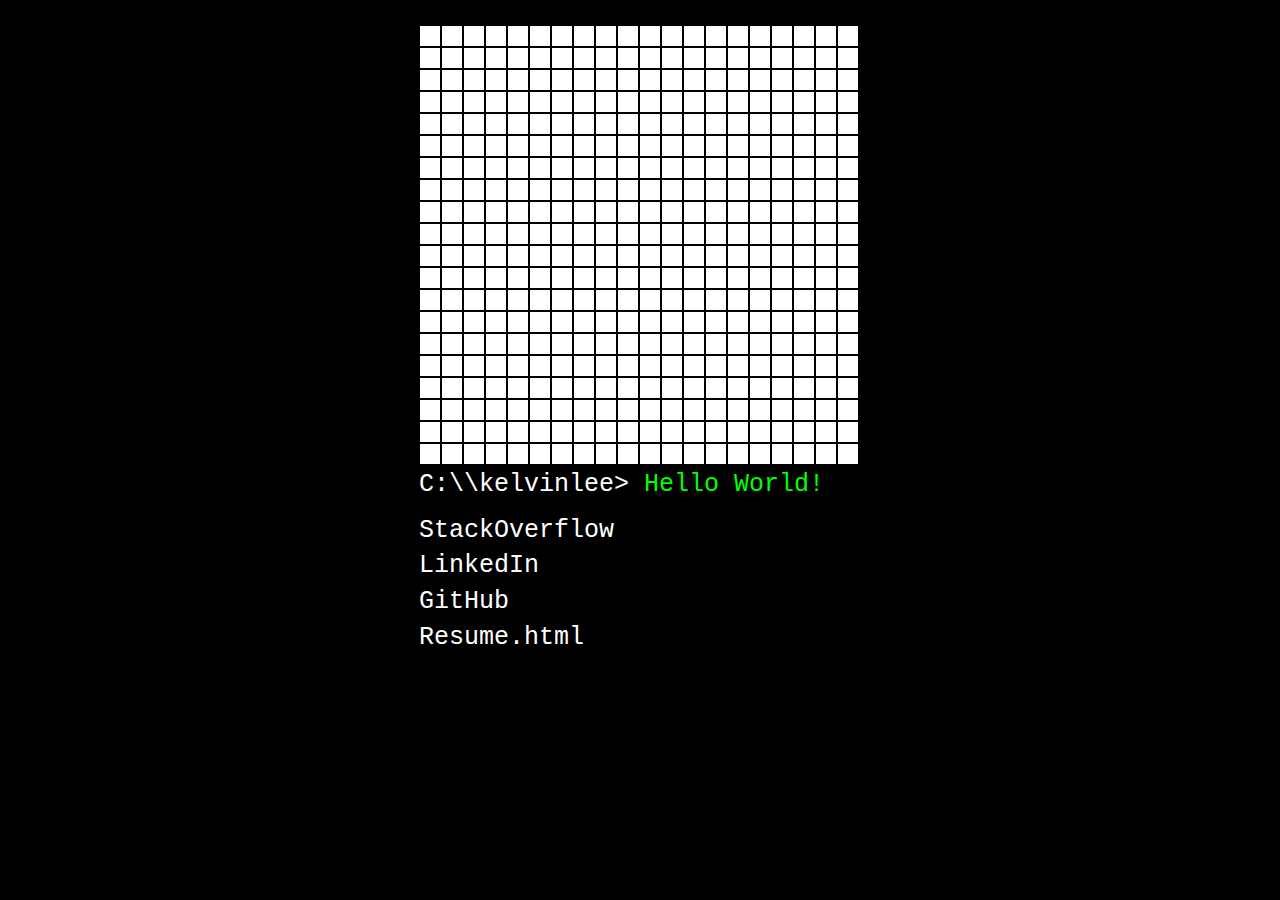
==== index.html @ ace77a60 "Enable `index.html` to navigate to `resume.html`." ====
<!DOCTYPE html>
<html>

<head>
    <meta charset="utf-8">
    <meta http-equiv="X-UA-Compatible" content="IE=edge">
    <meta name="viewport" content="width=device-width, initial-scale=1">
    <!-- The above 3 meta tags *must* come first in the head; -->
    <!-- any other head content must come *after* these tags  -->
    <title> Kelvin Lee </title>
    <!-- Bootstrap -->
    <link href="./css/bootstrap.min.css" rel="stylesheet">
    <!-- HTML5 shim and Respond.js for IE8 support of HTML5 elements and media queries -->
    <!-- WARNING: Respond.js doesn't work if you view the page via file:// -->
    <!--[if lt IE 9]> 
	<script src="https://oss.maxcdn.com/html5shiv/3.7.2/html5shiv.min.js"></script>
	<script src="https://oss.maxcdn.com/respond/1.4.2/respond.min.js"></script>
    <![endif]-->
    <link rel = "stylesheet" href = "./css/index.css"></link>
    
</head>

<body>

    <div id = "bigbox">
    <!-- *Many* divs of class .mypx will be appended here via index.js -->
    </div>
    <div id = "hello" style = "font-family: Courier; font-size: 25px;"> <p> <span style = "color: white">C:\\kelvinlee></span><span style = "color: lime"> Hello World!</span> </p> 
    </div>
    <div id = "mylinks"> 
        <div>
            <a id = "SOhover" href = "http://stackoverflow.com/users/5455994/kelvin-lee?tab=profile">StackOverflow</a>
	</div>
	<div>
	    <a id = "LIhover" href = "https://www.linkedin.com/in/kelvinklee93"> LinkedIn </a>
	</div>
	<div>
	    <a href = "http://github.com/kelvin-lee" id = "GHhover"> GitHub </a>
	</div>
	<div>
	    <a href = "./resume.html" id = "resumehover"> Resume.html </a>
	</div>
    </div>

    <!-- jQuery (necessary for Bootstrap's JavaScript plugins) -->
    <script src = "https://ajax.googleapis.com/ajax/libs/jquery/1.11.3/jquery.min.js">
    </script>
    <!-- Include all compiled plugins (below), or include individual files as needed -->
    <script src="./js/bootstrap.min.js"></script>
    <script src="./jquery-color/jquery.color.js"></script>
    <script src="./jquery-color/jquery.color.svg-names.js"></script>
    <script src="./js/index.js"></script>
</body>

</html>
---- css/index.css ----
html {
  background-color: #000000;
  height: 80%;
  margin: 0px auto;
  width: 80%; }
  html body {
    background-color: #000000;
    margin: 0px auto;
    max-width: 90%;
    padding: 25px; }

.mypx {
  color: #FFFFFF;
  margin: 1px;
  background-color: #FFFFFF;
  float: left; }

#bigbox {
  background-color: #000000;
  margin: 0px auto; }

#mylinks a {
  color: white;
  font-family: Courier;
  font-size: 25px;
  display: inline-block; }

body > div {
  margin: 0px auto; }

/*# sourceMappingURL=index.css.map */
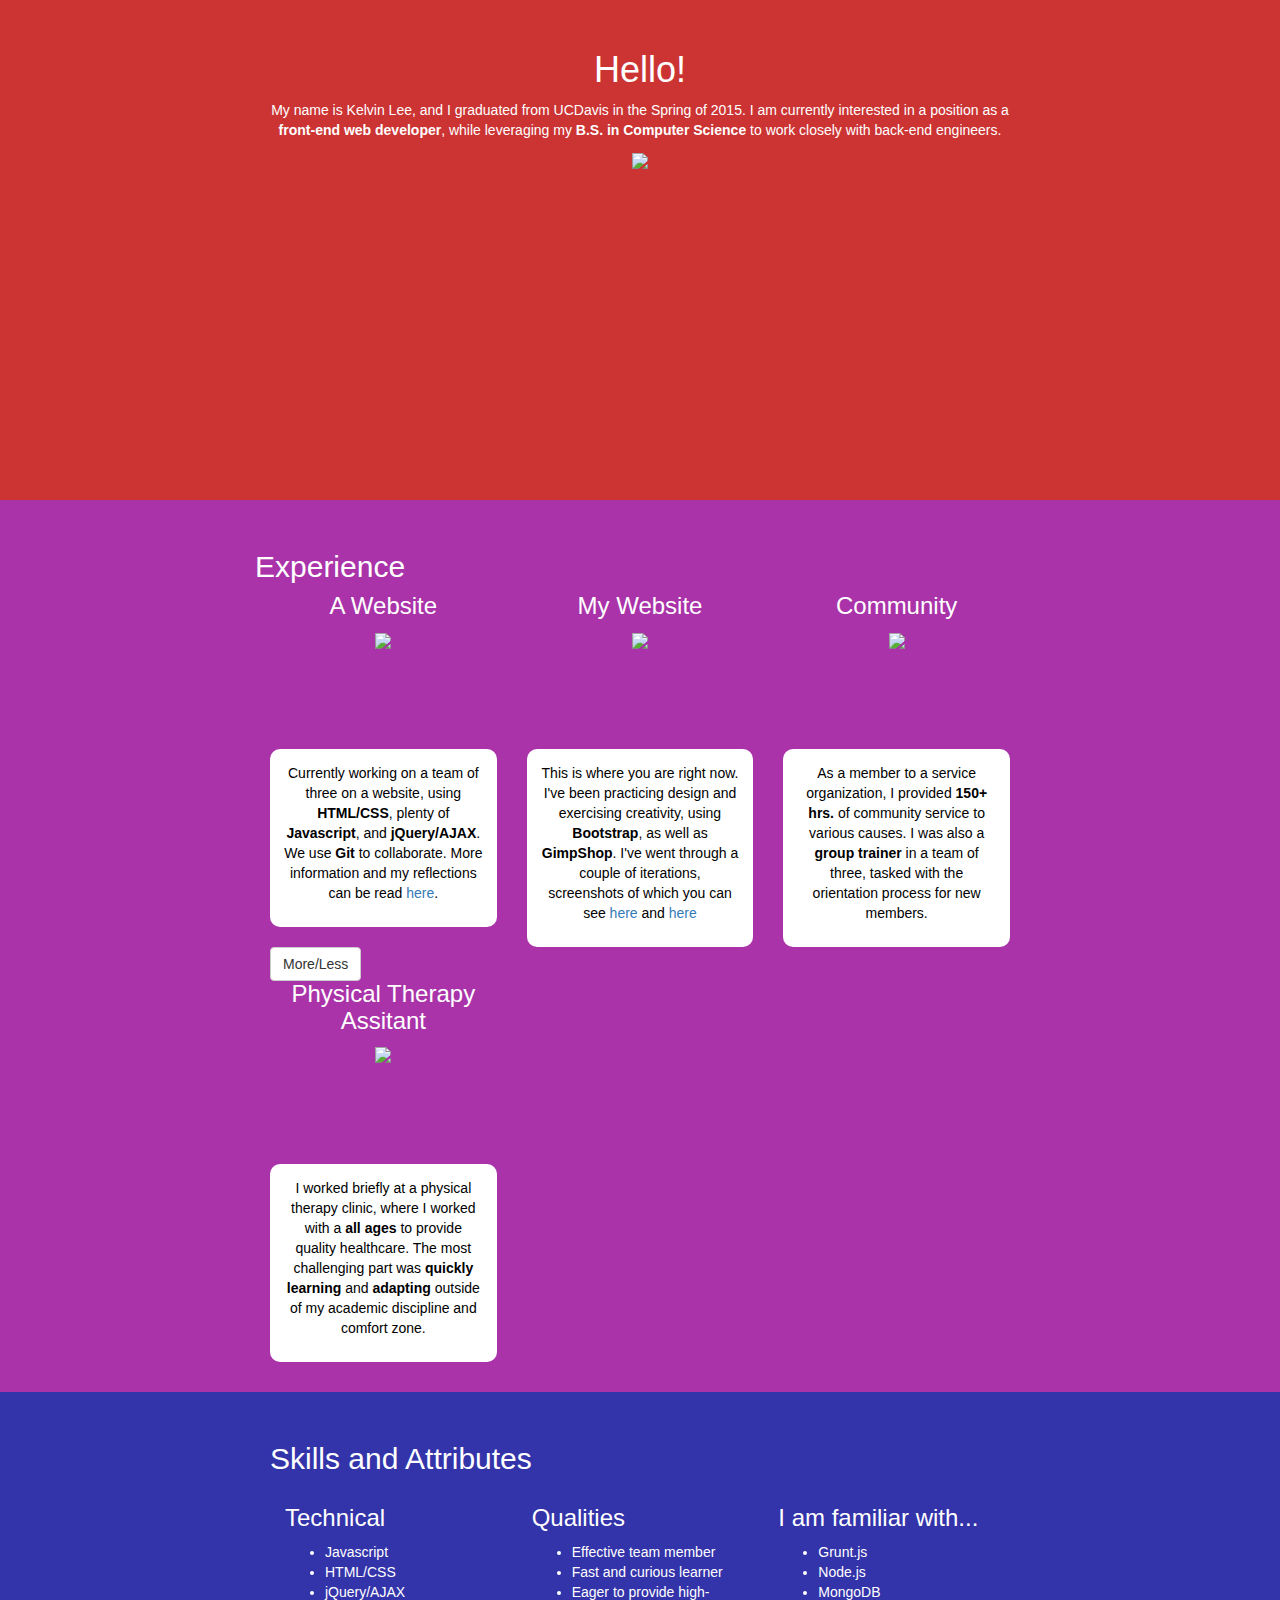
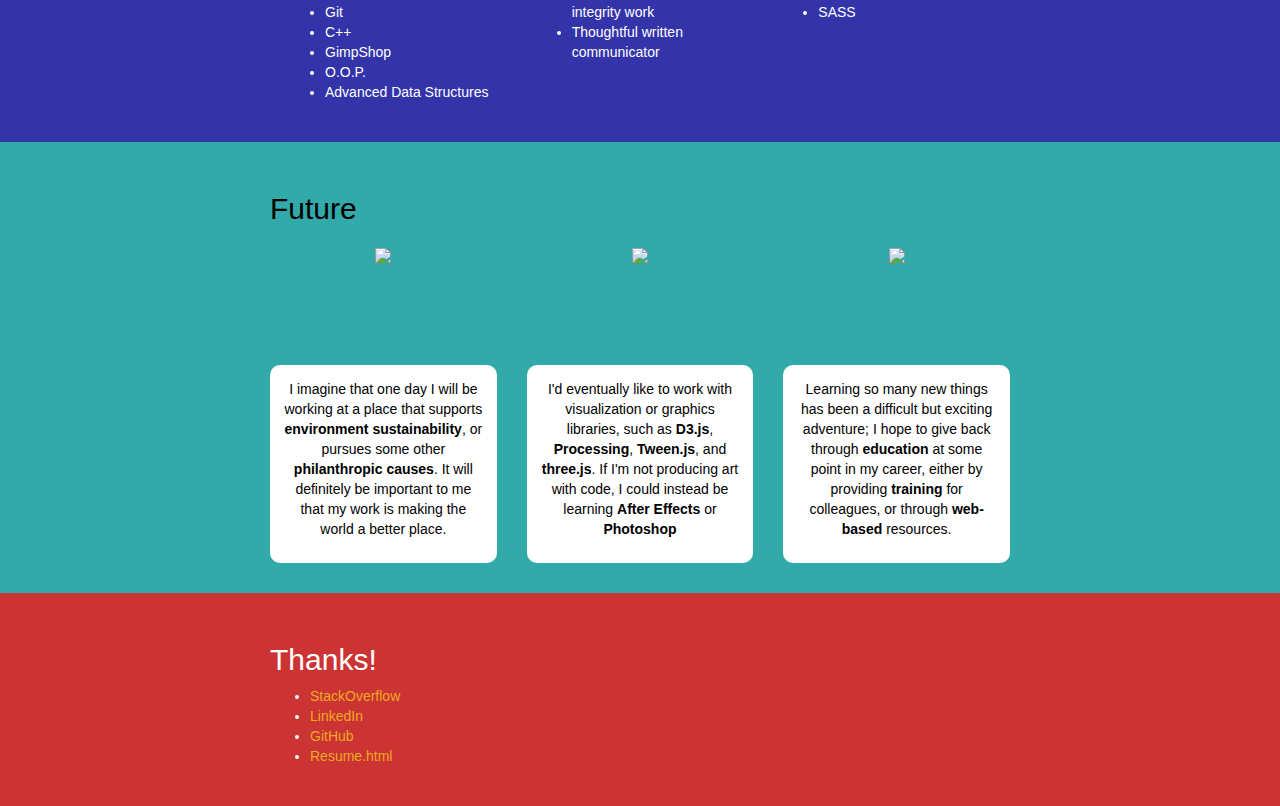
==== commit 6edd1ab6: "Rename appendix.html to index.html" ====
--- a/index.html
+++ b/index.html
@@ -2,54 +2,171 @@
 <html>
 
 <head>
-    <meta charset="utf-8">
-    <meta http-equiv="X-UA-Compatible" content="IE=edge">
-    <meta name="viewport" content="width=device-width, initial-scale=1">
-    <!-- The above 3 meta tags *must* come first in the head; -->
-    <!-- any other head content must come *after* these tags  -->
-    <title> Kelvin Lee </title>
-    <!-- Bootstrap -->
-    <link href="./css/bootstrap.min.css" rel="stylesheet">
-    <!-- HTML5 shim and Respond.js for IE8 support of HTML5 elements and media queries -->
-    <!-- WARNING: Respond.js doesn't work if you view the page via file:// -->
-    <!--[if lt IE 9]> 
-	<script src="https://oss.maxcdn.com/html5shiv/3.7.2/html5shiv.min.js"></script>
-	<script src="https://oss.maxcdn.com/respond/1.4.2/respond.min.js"></script>
-    <![endif]-->
-    <link rel = "stylesheet" href = "./css/index.css"></link>
-    
+  <meta charset="utf-8">
+  <meta http-equiv="X-UA-Compatible" content="IE=edge">
+  <meta name="viewport" content="width=device-width, initial-scale=1">
+  <!-- The above 3 meta tags *must* come first in the head; -->
+  <!-- any other head content must come *after* these tags  -->
+  <title> Kelvin Lee </title>
+  <!-- Bootstrap -->
+  <link href="./css/bootstrap.min.css" rel="stylesheet">
+  <!-- HTML5 shim and Respond.js for IE8 support of HTML5 elements and media queries -->
+  <!-- WARNING: Respond.js doesn't work if you view the page via file:// -->
+  <!--[if lt IE 9]> 
+    <script src="https://oss.maxcdn.com/html5shiv/3.7.2/html5shiv.min.js"></script>
+    <script src="https://oss.maxcdn.com/respond/1.4.2/respond.min.js"></script>
+  <![endif]-->
+  <link rel = "stylesheet" href = "./css/appendix.css"></link>
 </head>
 
 <body>
 
-    <div id = "bigbox">
-    <!-- *Many* divs of class .mypx will be appended here via index.js -->
+  <div id="intro">
+    <div class="wrap container">
+      <div class="row">
+        <h1>Hello!</h1>
+        <p> My name is Kelvin Lee, and I graduated from UCDavis in the Spring of 2015. I am currently interested in a position as a <b>front-end web developer</b>, while leveraging my <b>B.S. in Computer Science</b> to work closely with back-end engineers.</p>
+	<img src="./images/me.png">
+      </div>
     </div>
-    <div id = "hello" style = "font-family: Courier; font-size: 25px;"> <p> <span style = "color: white">C:\\kelvinlee></span><span style = "color: lime"> Hello World!</span> </p> 
+  </div>
+ 
+  <div id="experiences">
+    <div class="wrap container">
+      <div class="row">
+      <h2>Experience</h2>
+      
+        <div id="experience1" class="col-md-4 experience module">
+          <h3>A Website</h3>
+          <div id="experience1-graphic" class="graphic"><img src="./images/webpage.png"></div>
+          <div id="experience1-description" class="description">
+            <p>Currently working on a team of three on a website, using <b>HTML/CSS</b>, plenty of <b>Javascript</b>, and <b>jQuery/AJAX</b>. We use <b>Git</b> to collaborate. More information and my reflections can be read <a href="link">here</a>.</p>
+          </div>
+        </div>
+
+        <div id="experience2" class="col-md-4 experience module">
+          <h3>My Website</h3>
+          <div id="experience2-graphic" class="graphic"><img src="./images/glasses2.png"></div>
+          <div id="experience2-description" class="description">
+            <p>This is where you are right now. I've been practicing design and exercising creativity, using <b>Bootstrap</b>, as well as <b>GimpShop</b>. I've went through a couple of iterations, screenshots of which you can see <a href="link">here</a> and <a href="link">here</a></p>
+          </div>
+        </div>
+
+        <div id="experience3" class="col-md-4 experience module">
+          <h3>Community</h3>
+          <div id="experience3-graphic" class="graphic"><img src="./images/hands.png"></div>
+          <div id="experience3-description" class="description">
+            <p>As a member to a service organization, I provided <b>150+ hrs.</b> of community service to various causes. I was also a <b>group trainer</b> in a team of three, tasked with the orientation process for new members.</p>
+          </div>
+        </div>
+
+      </div>
+      <div class="more-bar"><button type="button" class="btn btn-default">More/Less</button></div>
+      <div id="more-experiences" class="row">
+
+        <div id="experience5" class="col-md-4 experience module">
+          <h3>Physical Therapy Assitant</h3>
+          <div id="experience5-graphic" class="graphic"><img src="./images/therapy.png"></div>
+          <div id="experience5-description" class="description">
+            <p>I worked briefly at a physical therapy clinic, where I worked with a <b>all ages</b> to provide quality healthcare. The most challenging part was <b>quickly learning</b> and <b>adapting</b> outside of my academic discipline and comfort zone.</p>
+          </div>
+        </div>
+
+      </div>
+
     </div>
-    <div id = "mylinks"> 
-        <div>
-            <a id = "SOhover" href = "http://stackoverflow.com/users/5455994/kelvin-lee?tab=profile">StackOverflow</a>
-	</div>
-	<div>
-	    <a id = "LIhover" href = "https://www.linkedin.com/in/kelvinklee93"> LinkedIn </a>
-	</div>
-	<div>
-	    <a href = "http://github.com/kelvin-lee" id = "GHhover"> GitHub </a>
-	</div>
-	<div>
-	    <a href = "./resume.html" id = "resumehover"> Resume.html </a>
-	</div>
+  </div><!--experiences-->
+
+  <div id="skills">
+    <div class="wrap container">
+      <h2>Skills and Attributes</h2>
+
+      <div class="col-md-4">
+        <h3>Technical</h3>
+        <ul> 
+          <li>Javascript</li>
+          <li>HTML/CSS</li>
+          <li>jQuery/AJAX</li>
+          <li>Git</li>
+          <li>C++</li>
+          <li>GimpShop</li>
+          <li>O.O.P.</li>
+          <li>Advanced Data Structures</li>
+        </ul>
+      </div>
+      
+      <div class="col-md-4">
+        <h3>Qualities</h3>
+        <ul>
+          <li>Effective team member</li>
+          <li>Fast and curious learner</li>
+          <li>Eager to provide high-integrity work</li>
+          <li>Thoughtful written communicator</li>
+        </ul>
+      </div>
+      
+      <div class="col-md-4">
+        <h3>I am familiar with...</h3>
+        <ul>
+          <li>Grunt.js</li>
+          <li>Node.js</li>
+          <li>MongoDB</li>
+          <li>SASS</li>
+        </ul>
+      </div>
+
     </div>
+  </div><!--skills-->
 
-    <!-- jQuery (necessary for Bootstrap's JavaScript plugins) -->
-    <script src = "https://ajax.googleapis.com/ajax/libs/jquery/1.11.3/jquery.min.js">
-    </script>
-    <!-- Include all compiled plugins (below), or include individual files as needed -->
-    <script src="./js/bootstrap.min.js"></script>
-    <script src="./jquery-color/jquery.color.js"></script>
-    <script src="./jquery-color/jquery.color.svg-names.js"></script>
-    <script src="./js/index.js"></script>
+  <div id="goals"> 
+    <div class="wrap container">
+      <h2>Future</h2>
+      <div class="row">
+
+        <div id="goal1" class="col-md-4 goal module">
+          <div id="goal1-graphic" class="graphic"><img src="./images/tree.png"></div>
+          <div id="goal1-description" class="description"><p>I imagine that one day I will be working at a place that supports <b>environment sustainability</b>, or pursues some other <b>philanthropic causes</b>. It will definitely be important to me that my work is making the world a better place.</p></div>
+        </div>
+	
+        <div id="goal2" class="col-md-4 goal module">
+          <div id="goal2-graphic" class="graphic"><img src="./images/graph.png"></div>
+          <div id="goal2-description" class="description"><p>I'd eventually like to work with visualization or graphics libraries, such as <b>D3.js</b>, <b>Processing</b>, <b>Tween.js</b>, and <b>three.js</b>. If I'm not producing art with code, I could instead be learning <b>After Effects</b> or <b>Photoshop</b></p></div>
+        </div>
+
+        <div id="goal3" class="col-md-4 goal module">
+          <div id="goal3-graphic" class="graphic"><img src="./images/book.png"></div>
+          <div id="goal3-description" class="description"><p>Learning so many new things has been a difficult but exciting adventure; I hope to give back through <b>education</b> at some point in my career, either by providing <b>training</b> for colleagues, or through <b>web-based</b> resources.</p></div>
+        </div>
+
+      </div><!--row-->
+      <div class="more-bar"></div>
+
+    </div>
+  </div><!--goals-->
+
+  <div id="thanks">
+    <div class="wrap container">
+      <h2>Thanks!</h2>
+      <div id = "mylinks"> 
+        <ul>
+          <li><a id="SOhover" href = "http://stackoverflow.com/users/5455994/kelvin-lee?tab=profile">StackOverflow</a></li>
+          <li><a id="LIhover" href = "https://www.linkedin.com/in/kelvinklee93"> LinkedIn </a></li>
+          <li><a id="GHhover" href = "http://github.com/kelvin-lee" > GitHub </a></li>
+          <li><a id="resumehover" href = "./resume.html" > Resume.html </a></li>
+        </ul>
+      </div>
+    </div>
+  </div>
+
+
+</div><!--container-->
+<!-- jQuery (necessary for Bootstrap's JavaScript plugins) -->
+<script src = "https://ajax.googleapis.com/ajax/libs/jquery/1.11.3/jquery.min.js"></script>
+<!-- Include all compiled plugins (below), or include individual files as needed -->
+<script src="./js/bootstrap.min.js"></script>
+<script src="./jquery-color/jquery.color.js"></script>
+<script src="./jquery-color/jquery.color.svg-names.js"></script>
+<script src="./js/appendix.js"></script>
 </body>
 
 </html>
--- a/css/appendix.css
+++ b/css/appendix.css
@@ -0,0 +1,67 @@
+html, body {
+  background-color: #FFF;
+  color: #000;
+  font-family: sans-serif; }
+
+.wrap {
+  max-width: 800px;
+  margin: 0px auto;
+  padding: 30px; }
+
+#intro {
+  height: 500px;
+  background-color: #C33;
+  color: #FFF;
+  text-align: center; }
+  #intro img {
+    max-height: 50%;
+    max-width: 50%; }
+
+#experiences {
+  background-color: #A3A;
+  color: #FFF; }
+  #experiences .experience.module .description {
+    background-color: #FFF;
+    color: #000; }
+  #experiences .experience.module .graphic {
+    background-color: #A3A;
+    padding: 10px;
+    height: 130px;
+    width: 130px; }
+
+#skills {
+  background-color: #33A;
+  color: #FFF; }
+
+#goals {
+  background-color: #3AA; }
+  #goals .goal.module .description {
+    background-color: #FFF; }
+  #goals .goal.module .graphic {
+    padding: 10px;
+    height: 130px;
+    width: 130px; }
+
+#thanks {
+  background-color: #C33;
+  color: white; }
+  #thanks a:link {
+    color: #EA2; }
+
+.graphic {
+  text-align: center; }
+  .graphic img {
+    margin: 0px auto;
+    max-height: 110px;
+    max-width: 110px; }
+
+.description {
+  padding: 1em;
+  border-radius: 10px;
+  width: auto; }
+
+.module > * {
+  margin: 0px auto;
+  text-align: center; }
+
+/*# sourceMappingURL=appendix.css.map */
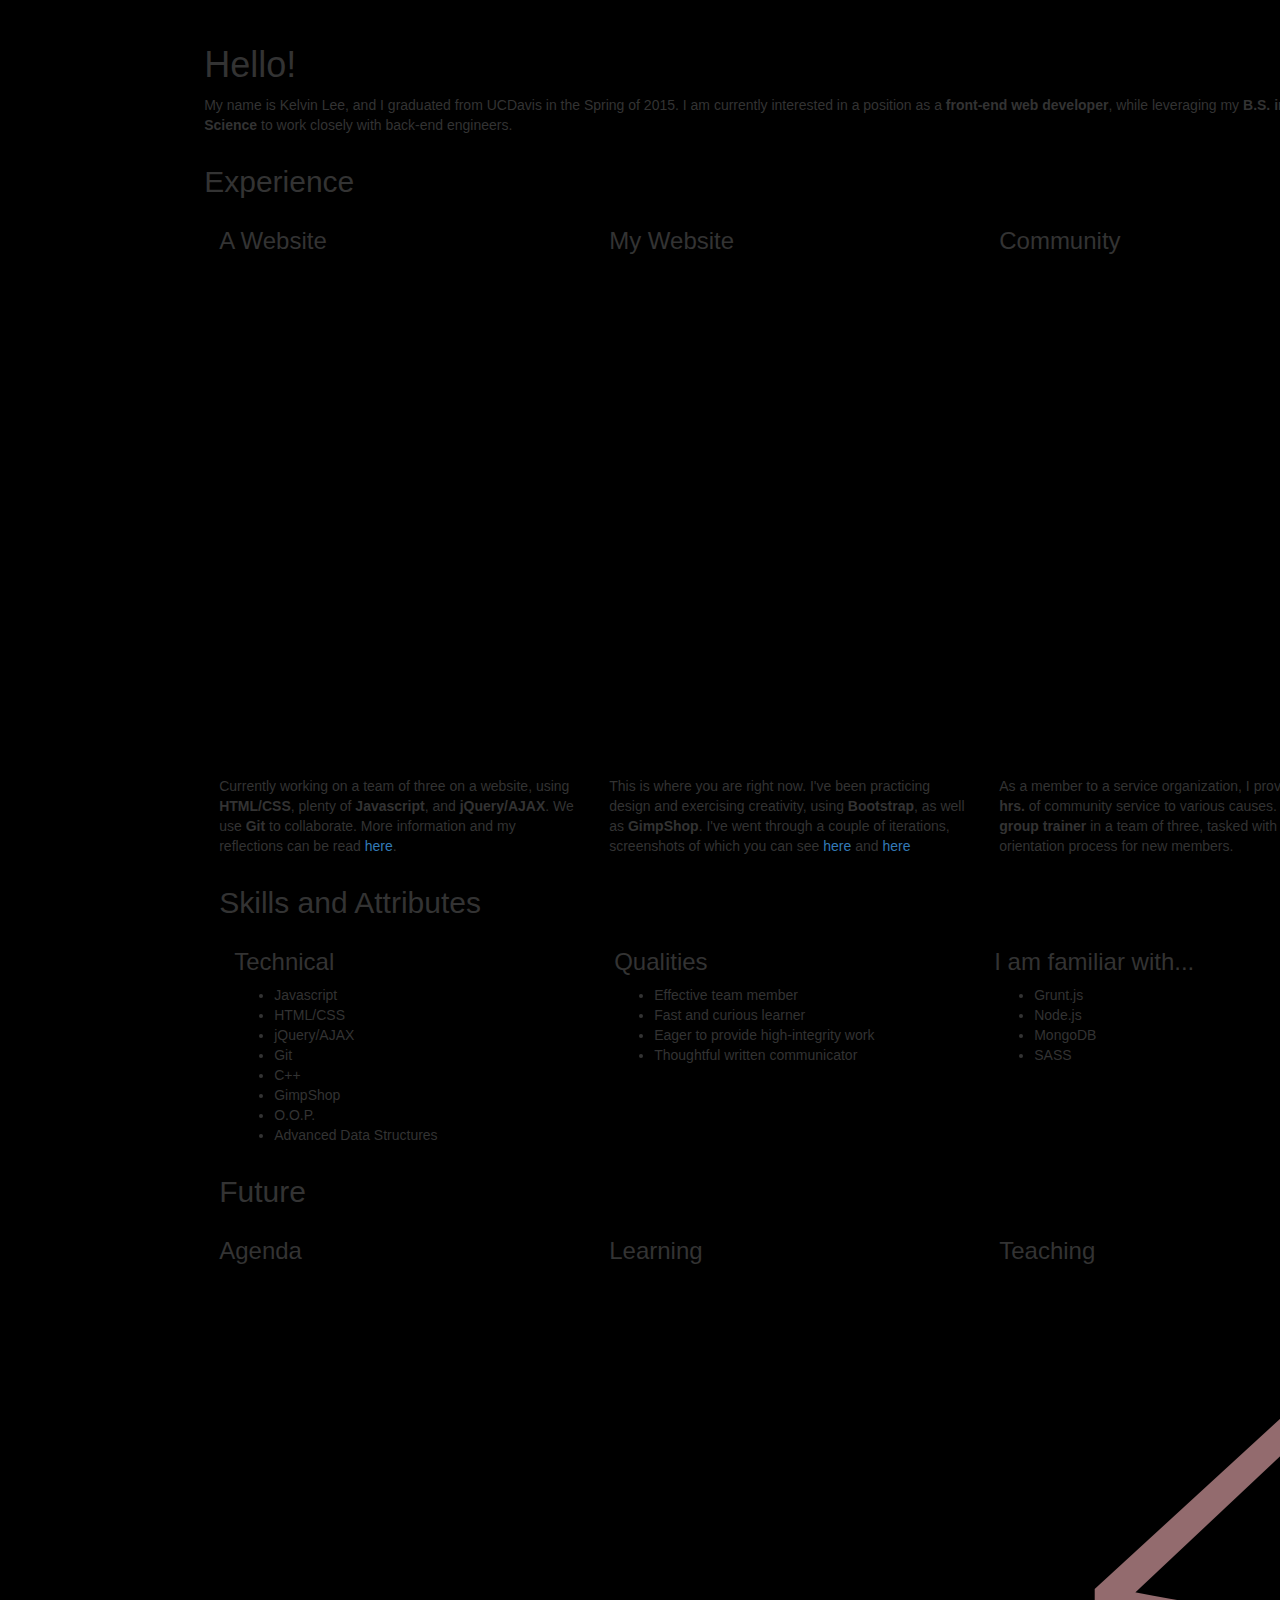
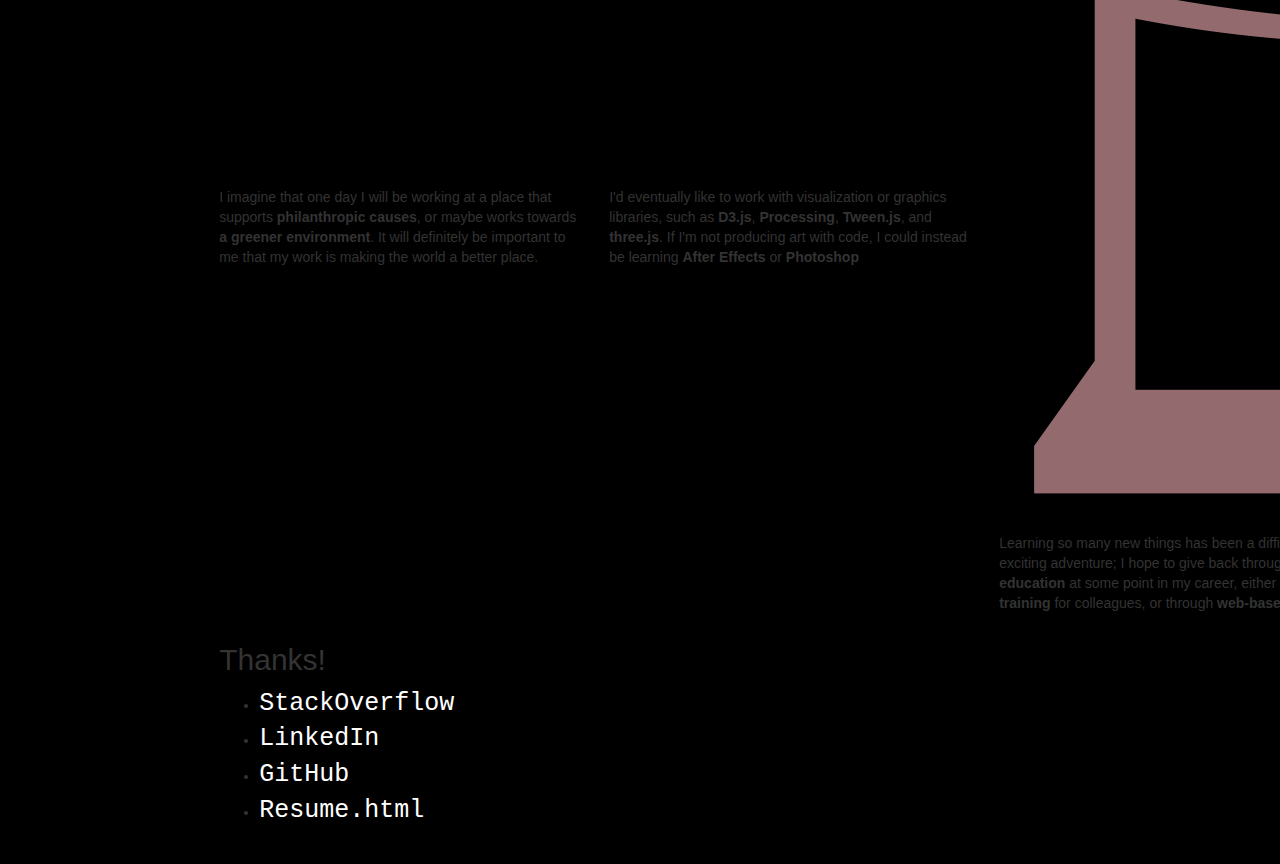
==== commit ef5dae45: "Uses new icons, uses white font, adds borders to `.module` class." ====
--- a/index.html
+++ b/index.html
@@ -16,7 +16,7 @@
     <script src="https://oss.maxcdn.com/html5shiv/3.7.2/html5shiv.min.js"></script>
     <script src="https://oss.maxcdn.com/respond/1.4.2/respond.min.js"></script>
   <![endif]-->
-  <link rel = "stylesheet" href = "./css/appendix.css"></link>
+  <link rel = "stylesheet" href = "./css/index.css"></link>
 </head>
 
 <body>
@@ -25,8 +25,9 @@
     <div class="wrap container">
       <div class="row">
         <h1>Hello!</h1>
-        <p> My name is Kelvin Lee, and I graduated from UCDavis in the Spring of 2015. I am currently interested in a position as a <b>front-end web developer</b>, while leveraging my <b>B.S. in Computer Science</b> to work closely with back-end engineers.</p>
-	<img src="./images/me.png">
+	<div class="description">
+          <p> My name is Kelvin Lee, and I graduated from UCDavis in the Spring of 2015. I am currently interested in a position as a <b>front-end web developer</b>, while leveraging my <b>B.S. in Computer Science</b> to work closely with back-end engineers.</p>
+        </div>
       </div>
     </div>
   </div>
@@ -36,37 +37,44 @@
       <div class="row">
       <h2>Experience</h2>
       
-        <div id="experience1" class="col-md-4 experience module">
+        <div id="experience1" class="col-md-4">
+	  <div class="experience module">
           <h3>A Website</h3>
-          <div id="experience1-graphic" class="graphic"><img src="./images/webpage.png"></div>
+          <div id="experience1-graphic" class="graphic"><img src="./images/computer.png"></div>
           <div id="experience1-description" class="description">
             <p>Currently working on a team of three on a website, using <b>HTML/CSS</b>, plenty of <b>Javascript</b>, and <b>jQuery/AJAX</b>. We use <b>Git</b> to collaborate. More information and my reflections can be read <a href="link">here</a>.</p>
           </div>
-        </div>
-
-        <div id="experience2" class="col-md-4 experience module">
+	  </div>
+        </div>
+
+        <div id="experience2" class="col-md-4">
+	  <div class="experience module">
           <h3>My Website</h3>
-          <div id="experience2-graphic" class="graphic"><img src="./images/glasses2.png"></div>
+          <div id="experience2-graphic" class="graphic"><img src="./images/profile.png"></div>
           <div id="experience2-description" class="description">
             <p>This is where you are right now. I've been practicing design and exercising creativity, using <b>Bootstrap</b>, as well as <b>GimpShop</b>. I've went through a couple of iterations, screenshots of which you can see <a href="link">here</a> and <a href="link">here</a></p>
           </div>
-        </div>
-
-        <div id="experience3" class="col-md-4 experience module">
+	  </div>
+        </div>
+
+        <div id="experience3" class="col-md-4">
+	  <div class="experience module">
           <h3>Community</h3>
-          <div id="experience3-graphic" class="graphic"><img src="./images/hands.png"></div>
+          <div id="experience3-graphic" class="graphic"><img src="./images/heart.png"></div>
           <div id="experience3-description" class="description">
             <p>As a member to a service organization, I provided <b>150+ hrs.</b> of community service to various causes. I was also a <b>group trainer</b> in a team of three, tasked with the orientation process for new members.</p>
           </div>
-        </div>
-
-      </div>
+	  </div>
+        </div>
+
+      </div>
+      <!--
       <div class="more-bar"><button type="button" class="btn btn-default">More/Less</button></div>
       <div id="more-experiences" class="row">
 
         <div id="experience5" class="col-md-4 experience module">
           <h3>Physical Therapy Assitant</h3>
-          <div id="experience5-graphic" class="graphic"><img src="./images/therapy.png"></div>
+          <div id="experience5-graphic" class="graphic"><img src="./images/briefcase.png"></div>
           <div id="experience5-description" class="description">
             <p>I worked briefly at a physical therapy clinic, where I worked with a <b>all ages</b> to provide quality healthcare. The most challenging part was <b>quickly learning</b> and <b>adapting</b> outside of my academic discipline and comfort zone.</p>
           </div>
@@ -74,6 +82,8 @@
 
       </div>
 
+      -->
+
     </div>
   </div><!--experiences-->
 
@@ -82,37 +92,49 @@
       <h2>Skills and Attributes</h2>
 
       <div class="col-md-4">
+        <div class="skill module"> 
         <h3>Technical</h3>
-        <ul> 
-          <li>Javascript</li>
-          <li>HTML/CSS</li>
-          <li>jQuery/AJAX</li>
-          <li>Git</li>
-          <li>C++</li>
-          <li>GimpShop</li>
-          <li>O.O.P.</li>
-          <li>Advanced Data Structures</li>
-        </ul>
+	<div class="description">
+          <ul> 
+            <li>Javascript</li>
+            <li>HTML/CSS</li>
+            <li>jQuery/AJAX</li>
+            <li>Git</li>
+            <li>C++</li>
+            <li>GimpShop</li>
+            <li>O.O.P.</li>
+            <li>Advanced Data Structures</li>
+          </ul>
+	</div>
+	</div>
       </div>
       
       <div class="col-md-4">
+        <div class="skill module"> 
         <h3>Qualities</h3>
-        <ul>
-          <li>Effective team member</li>
-          <li>Fast and curious learner</li>
-          <li>Eager to provide high-integrity work</li>
-          <li>Thoughtful written communicator</li>
-        </ul>
+	<div class="description">
+          <ul>
+            <li>Effective team member</li>
+            <li>Fast and curious learner</li>
+            <li>Eager to provide high-integrity work</li>
+            <li>Thoughtful written communicator</li>
+          </ul>
+	</div>
+	</div>
       </div>
       
       <div class="col-md-4">
+        <div class="skill module"> 
         <h3>I am familiar with...</h3>
-        <ul>
-          <li>Grunt.js</li>
-          <li>Node.js</li>
-          <li>MongoDB</li>
-          <li>SASS</li>
-        </ul>
+	<div class="description">
+          <ul>
+            <li>Grunt.js</li>
+            <li>Node.js</li>
+            <li>MongoDB</li>
+            <li>SASS</li>
+          </ul>
+	</div>
+	</div>
       </div>
 
     </div>
@@ -123,19 +145,28 @@
       <h2>Future</h2>
       <div class="row">
 
-        <div id="goal1" class="col-md-4 goal module">
-          <div id="goal1-graphic" class="graphic"><img src="./images/tree.png"></div>
-          <div id="goal1-description" class="description"><p>I imagine that one day I will be working at a place that supports <b>environment sustainability</b>, or pursues some other <b>philanthropic causes</b>. It will definitely be important to me that my work is making the world a better place.</p></div>
+        <div id="goal1" class="col-md-4">
+	  <div class="goal module">
+	  <h3>Agenda</h3>
+          <div id="goal1-graphic" class="graphic"><img src="./images/earth-globe.png"></div>
+          <div id="goal1-description" class="description"><p>I imagine that one day I will be working at a place that supports <b>philanthropic causes</b>, or maybe works towards <b>a greener environment</b>. It will definitely be important to me that my work is making the world a better place.</p></div>
+	  </div>
         </div>
 	
-        <div id="goal2" class="col-md-4 goal module">
-          <div id="goal2-graphic" class="graphic"><img src="./images/graph.png"></div>
+        <div id="goal2" class="col-md-4">
+	  <div class="goal module">
+	  <h3>Learning</h3>
+          <div id="goal2-graphic" class="graphic"><img src="./images/computer-mouse.png"></div>
           <div id="goal2-description" class="description"><p>I'd eventually like to work with visualization or graphics libraries, such as <b>D3.js</b>, <b>Processing</b>, <b>Tween.js</b>, and <b>three.js</b>. If I'm not producing art with code, I could instead be learning <b>After Effects</b> or <b>Photoshop</b></p></div>
-        </div>
-
-        <div id="goal3" class="col-md-4 goal module">
+	  </div>
+        </div>
+
+        <div id="goal3" class="col-md-4">
+	  <div class="goal module">
+	  <h3>Teaching</h3>
           <div id="goal3-graphic" class="graphic"><img src="./images/book.png"></div>
           <div id="goal3-description" class="description"><p>Learning so many new things has been a difficult but exciting adventure; I hope to give back through <b>education</b> at some point in my career, either by providing <b>training</b> for colleagues, or through <b>web-based</b> resources.</p></div>
+	  </div>
         </div>
 
       </div><!--row-->
@@ -166,7 +197,7 @@
 <script src="./js/bootstrap.min.js"></script>
 <script src="./jquery-color/jquery.color.js"></script>
 <script src="./jquery-color/jquery.color.svg-names.js"></script>
-<script src="./js/appendix.js"></script>
+<script src="./js/index.js"></script>
 </body>
 
 </html>
--- a/css/index.css
+++ b/css/index.css
@@ -0,0 +1,31 @@
+html {
+  background-color: #000000;
+  height: 80%;
+  margin: 0px auto;
+  width: 80%; }
+  html body {
+    background-color: #000000;
+    margin: 0px auto;
+    max-width: 90%;
+    padding: 25px; }
+
+.mypx {
+  color: #FFFFFF;
+  margin: 1px;
+  background-color: #FFFFFF;
+  float: left; }
+
+#bigbox {
+  background-color: #000000;
+  margin: 0px auto; }
+
+#mylinks a {
+  color: white;
+  font-family: Courier;
+  font-size: 25px;
+  display: inline-block; }
+
+body > div {
+  margin: 0px auto; }
+
+/*# sourceMappingURL=index.css.map */
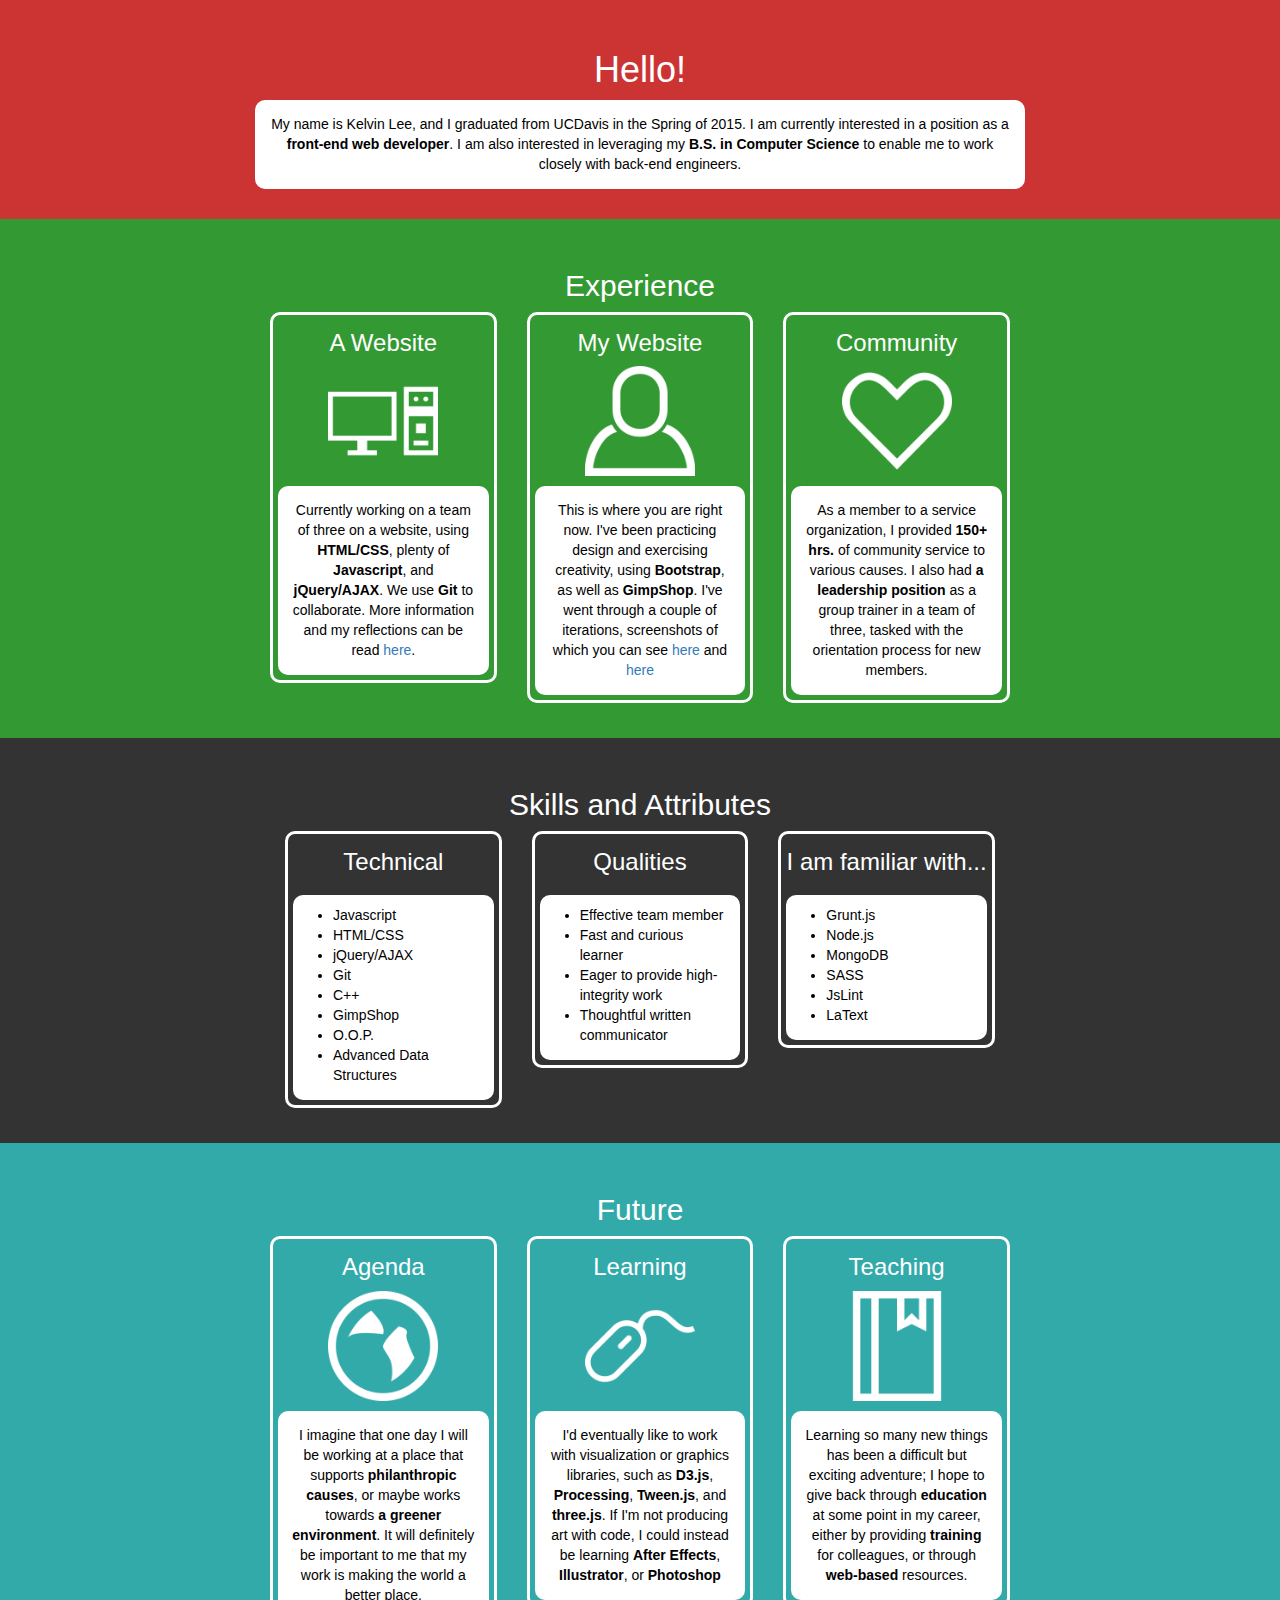
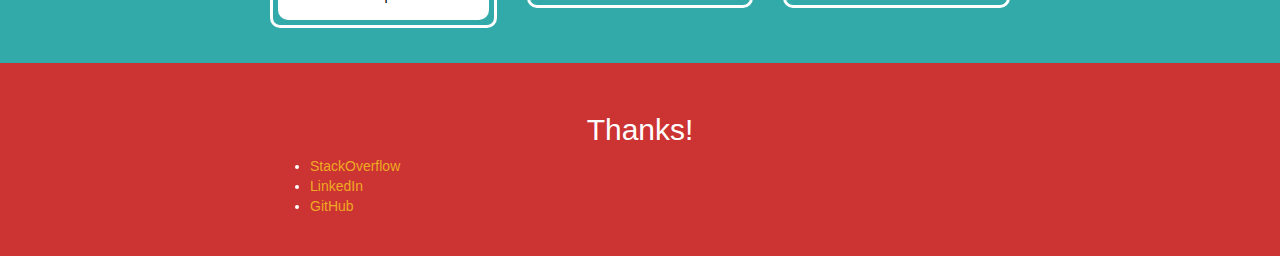
==== commit dfe8d561: "Added margin-bottom to `.module` class (for mobile)." ====
--- a/index.html
+++ b/index.html
@@ -26,7 +26,7 @@
       <div class="row">
         <h1>Hello!</h1>
 	<div class="description">
-          <p> My name is Kelvin Lee, and I graduated from UCDavis in the Spring of 2015. I am currently interested in a position as a <b>front-end web developer</b>, while leveraging my <b>B.S. in Computer Science</b> to work closely with back-end engineers.</p>
+          <p> My name is Kelvin Lee, and I graduated from UCDavis in the Spring of 2015. I am currently interested in a position as a <b>front-end web developer</b>. I am also interested in leveraging my <b>B.S. in Computer Science</b> to enable me to work closely with back-end engineers.</p>
         </div>
       </div>
     </div>
@@ -62,7 +62,7 @@
           <h3>Community</h3>
           <div id="experience3-graphic" class="graphic"><img src="./images/heart.png"></div>
           <div id="experience3-description" class="description">
-            <p>As a member to a service organization, I provided <b>150+ hrs.</b> of community service to various causes. I was also a <b>group trainer</b> in a team of three, tasked with the orientation process for new members.</p>
+            <p>As a member to a service organization, I provided <b>150+ hrs.</b> of community service to various causes. I also had <b>a leadership position</b> as a group trainer in a team of three, tasked with the orientation process for new members.</p>
           </div>
 	  </div>
         </div>
@@ -132,6 +132,8 @@
             <li>Node.js</li>
             <li>MongoDB</li>
             <li>SASS</li>
+	    <li>JsLint</li>
+	    <li>LaText</li>
           </ul>
 	</div>
 	</div>
@@ -157,7 +159,7 @@
 	  <div class="goal module">
 	  <h3>Learning</h3>
           <div id="goal2-graphic" class="graphic"><img src="./images/computer-mouse.png"></div>
-          <div id="goal2-description" class="description"><p>I'd eventually like to work with visualization or graphics libraries, such as <b>D3.js</b>, <b>Processing</b>, <b>Tween.js</b>, and <b>three.js</b>. If I'm not producing art with code, I could instead be learning <b>After Effects</b> or <b>Photoshop</b></p></div>
+          <div id="goal2-description" class="description"><p>I'd eventually like to work with visualization or graphics libraries, such as <b>D3.js</b>, <b>Processing</b>, <b>Tween.js</b>, and <b>three.js</b>. If I'm not producing art with code, I could instead be learning <b>After Effects</b>, <b>Illustrator</b>, or <b>Photoshop</b></p></div>
 	  </div>
         </div>
 
@@ -183,7 +185,7 @@
           <li><a id="SOhover" href = "http://stackoverflow.com/users/5455994/kelvin-lee?tab=profile">StackOverflow</a></li>
           <li><a id="LIhover" href = "https://www.linkedin.com/in/kelvinklee93"> LinkedIn </a></li>
           <li><a id="GHhover" href = "http://github.com/kelvin-lee" > GitHub </a></li>
-          <li><a id="resumehover" href = "./resume.html" > Resume.html </a></li>
+          <!--<li><a id="resumehover" href = "./resume.html" > Resume.html </a></li>-->
         </ul>
       </div>
     </div>
--- a/css/index.css
+++ b/css/index.css
@@ -1,31 +1,72 @@
-html {
-  background-color: #000000;
-  height: 80%;
+html, body {
+  font-family: sans-serif; }
+
+h1, h2, h3 {
+  color: #FFF;
+  text-align: center;
+  margin-bottom: 10px; }
+
+.wrap {
+  max-width: 800px;
   margin: 0px auto;
-  width: 80%; }
-  html body {
-    background-color: #000000;
+  padding: 30px; }
+
+#intro {
+  background-color: #C33;
+  color: #000;
+  text-align: center; }
+  #intro img {
+    max-height: 50%;
+    max-width: 50%; }
+
+#experiences {
+  background-color: #393;
+  color: #000; }
+
+#skills {
+  background-color: #333;
+  color: #000; }
+  #skills .description {
+    margin-top: 20px;
+    text-align: left;
+    padding-left: 0px;
+    padding-top: 10px; }
+
+#goals {
+  background-color: #3AA;
+  color: #000; }
+
+#thanks {
+  background-color: #C33;
+  color: #FFF; }
+  #thanks a:link {
+    color: #EA2; }
+
+.graphic {
+  text-align: center;
+  width: 130px;
+  height: 130px;
+  padding: 10px; }
+  .graphic img {
     margin: 0px auto;
-    max-width: 90%;
-    padding: 25px; }
+    max-height: 110px;
+    max-width: 110px;
+    filter: invert(100%); }
 
-.mypx {
-  color: #FFFFFF;
-  margin: 1px;
-  background-color: #FFFFFF;
-  float: left; }
+.description {
+  background-color: #FFF;
+  color: #000;
+  width: auto;
+  padding: 1em 1em 5px 1em;
+  border-radius: 10px; }
 
-#bigbox {
-  background-color: #000000;
-  margin: 0px auto; }
-
-#mylinks a {
-  color: white;
-  font-family: Courier;
-  font-size: 25px;
-  display: inline-block; }
-
-body > div {
-  margin: 0px auto; }
+.module {
+  border: 3px solid #FFF;
+  border-radius: 10px;
+  padding: 15px 5px 5px 5px;
+  margin-bottom: 5px; }
+  .module > * {
+    margin: 0px auto;
+    text-align: center; }
 
 /*# sourceMappingURL=index.css.map */
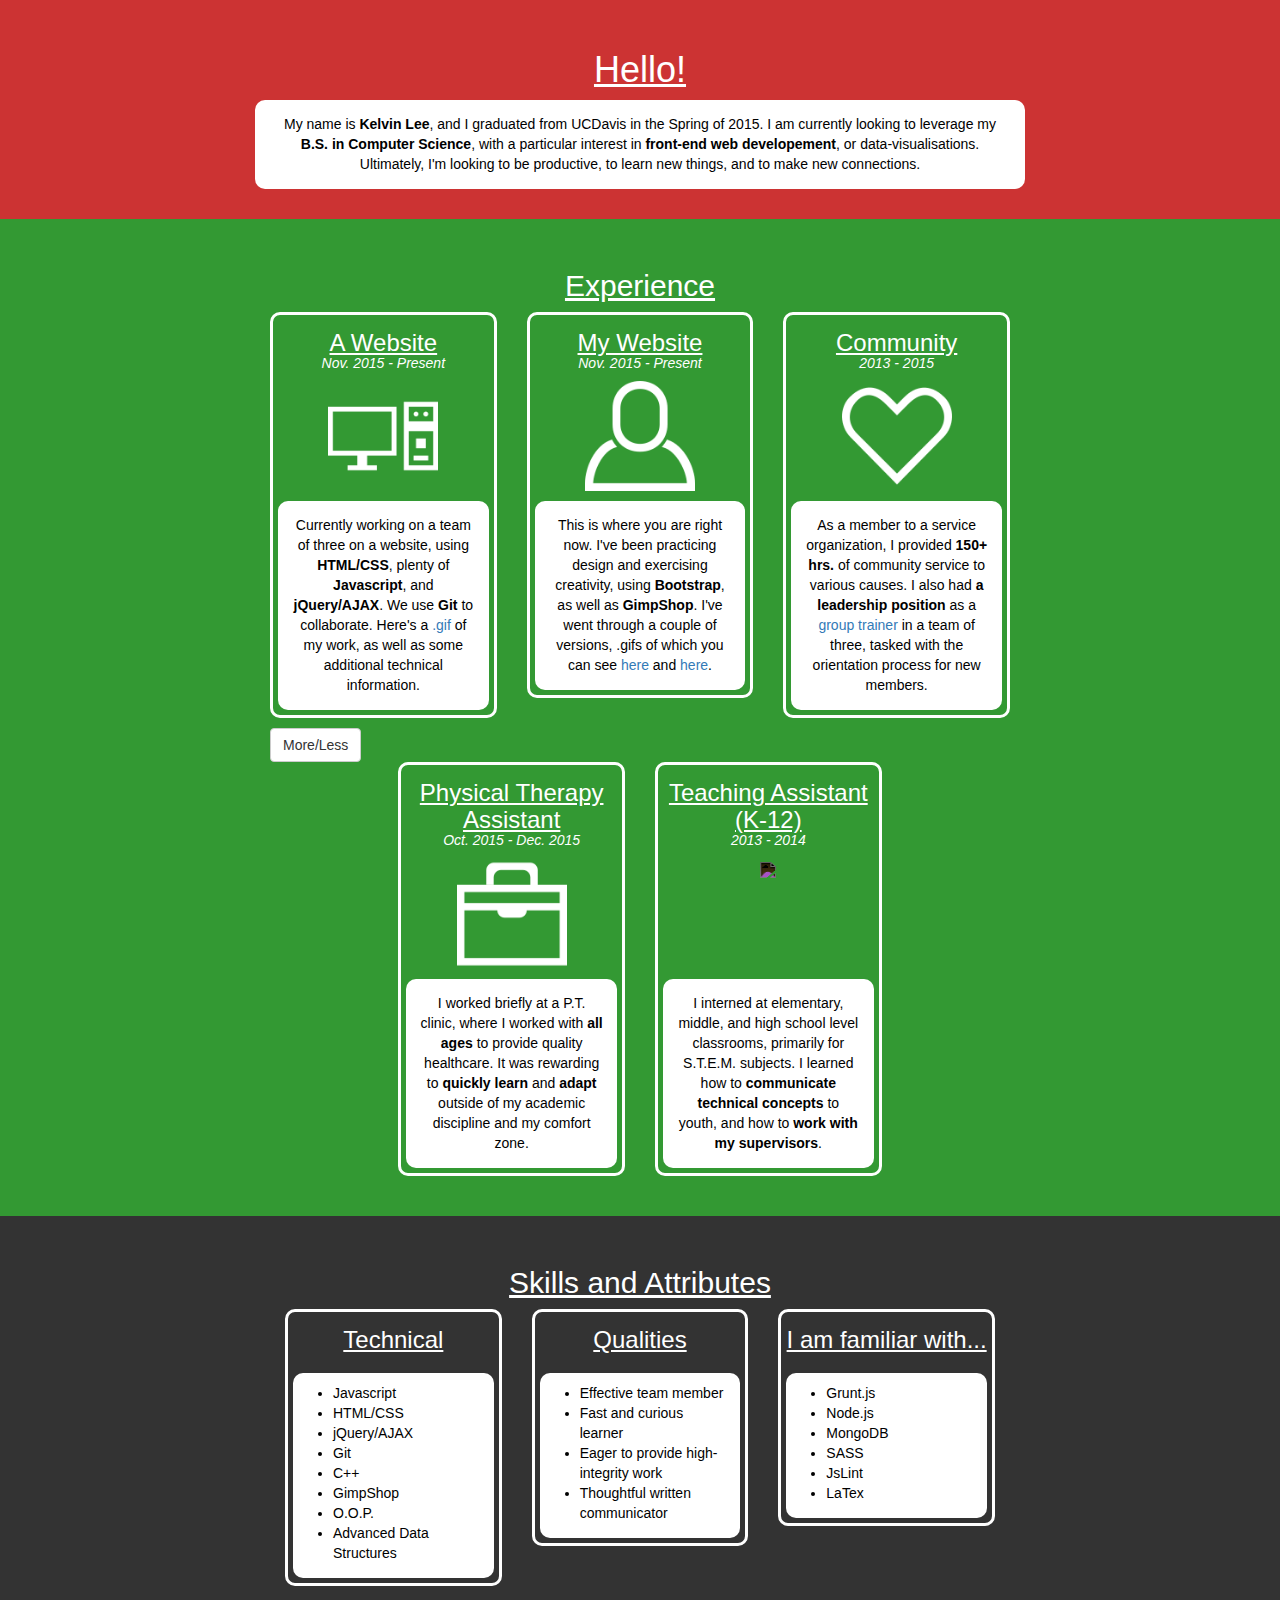
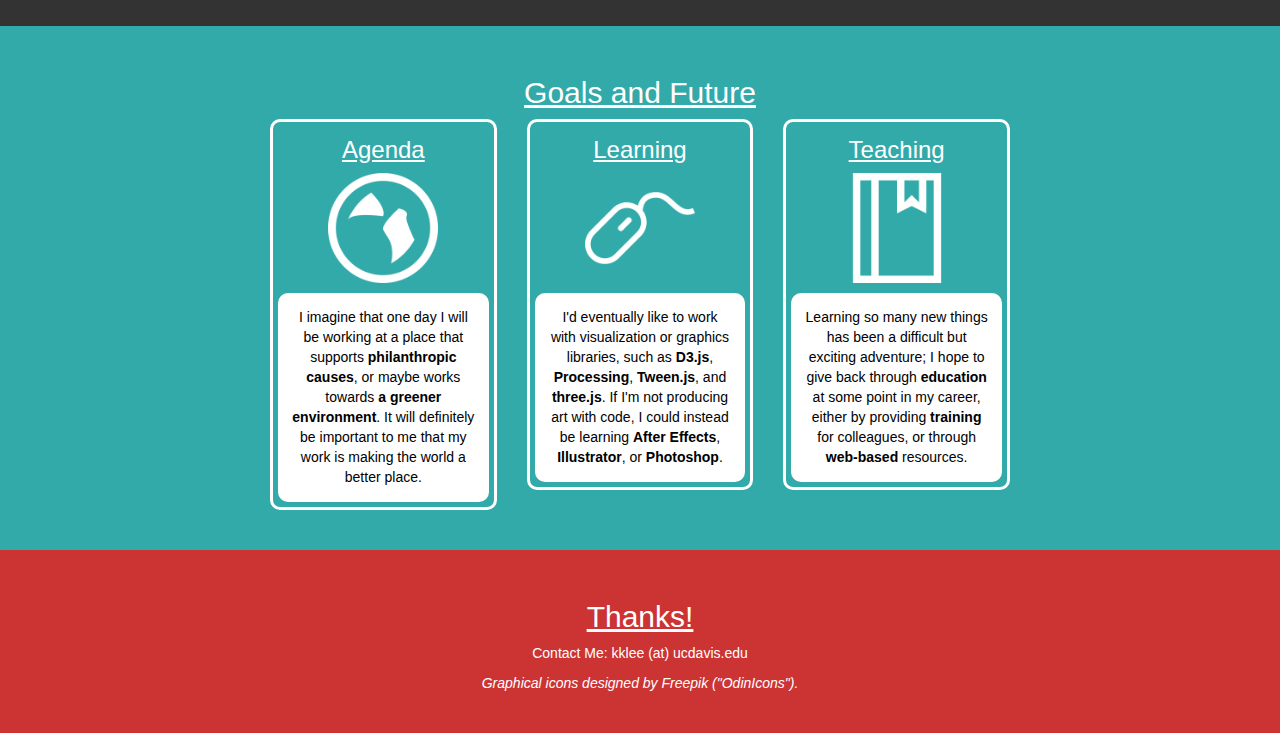
==== commit 7a037a69: "Added `.modal`s for the experience for extra content." ====
--- a/index.html
+++ b/index.html
@@ -26,8 +26,58 @@
       <div class="row">
         <h1>Hello!</h1>
 	<div class="description">
-          <p> My name is Kelvin Lee, and I graduated from UCDavis in the Spring of 2015. I am currently interested in a position as a <b>front-end web developer</b>. I am also interested in leveraging my <b>B.S. in Computer Science</b> to enable me to work closely with back-end engineers.</p>
-        </div>
+          <p> My name is <b>Kelvin Lee</b>, and I graduated from UCDavis in the Spring of 2015. I am currently looking to leverage my <b>B.S. in Computer Science</b>, with a particular interest in <b>front-end web developement</b>, or data-visualisations. Ultimately, I'm looking to be productive, to learn new things, and to make new connections.</p>
+        </div>
+      </div>
+    </div>
+  </div>
+
+  <div id="website-gif" class="modal fade" tabindex="-1" role="dialog">
+    <div class="modal-dialog">
+      <div class="modal-content">
+        <div class="modal-body">
+          <img src="./images/website-comp.gif">
+	  <p>I use the <b>Google Maps API</b> to find nursing facilities nearby to a user-queried location. The user can sort and filter the results with the options section.</p>
+	  <p>Our team uses <b>MongoDB and Mongoose</b> to store information on each facility. We also had to work with <b>AJAX</b> calls to get the information from the Medicare website.</p>
+	  <p>My favorite part of working on this page was using <em>closures</em> to control the buttons, something I had never seen before in CPP.</p>
+	</div>
+      </div>
+    </div>
+  </div>
+ 
+  <div id="iteration1" class="modal fade" tabindex="-1" role="dialog">
+    <div class="modal-dialog">
+      <div class="modal-content">
+        <div class="modal-body">
+          <img src="./images/resume-comp.gif">
+	  <p>The page is just a web version of my resume. I added a dogear that, when clicked, displays a "sticky note" listing the tools used to make the page.</p>
+	</div>
+      </div>
+    </div>
+  </div>
+ 
+  <div id="iteration2" class="modal fade" tabindex="-1" role="dialog">
+    <div class="modal-dialog">
+      <div class="modal-content">
+        <div class="modal-body">
+          <img src="./images/pixel-comp.gif">
+	  <p>I wanted a more interesting way to display some links. It requires the <b>jQuery UI</b> plugin for the color transitions on the <code>div</code> tags.</p>
+	</div>
+      </div>
+    </div>
+  </div>
+ 
+  <div id="group" class="modal fade" tabindex="-1" role="dialog">
+    <div class="modal-dialog">
+      <div class="modal-content">
+        <div class="modal-body">
+          <img src="./images/firstday-min.jpg">
+	  <p>First day.</p>
+          <img src="./images/chickentenders-min.jpg">
+	  <p>Affectionately called the "Chicken 10-ders".</p>
+          <img src="./images/grownup-min.jpg">
+	  <p>All grown up.</p>
+	</div>
       </div>
     </div>
   </div>
@@ -40,19 +90,20 @@
         <div id="experience1" class="col-md-4">
 	  <div class="experience module">
           <h3>A Website</h3>
+	  <h5>Nov. 2015 - Present</h5>
           <div id="experience1-graphic" class="graphic"><img src="./images/computer.png"></div>
           <div id="experience1-description" class="description">
-            <p>Currently working on a team of three on a website, using <b>HTML/CSS</b>, plenty of <b>Javascript</b>, and <b>jQuery/AJAX</b>. We use <b>Git</b> to collaborate. More information and my reflections can be read <a href="link">here</a>.</p>
-          </div>
+            <p>Currently working on a team of three on a website, using <b>HTML/CSS</b>, plenty of <b>Javascript</b>, and <b>jQuery/AJAX</b>. We use <b>Git</b> to collaborate. Here's a <a data-toggle="modal" data-target="#website-gif">.gif</a> of my work, as well as some additional technical information.</p></div>
 	  </div>
         </div>
 
         <div id="experience2" class="col-md-4">
 	  <div class="experience module">
           <h3>My Website</h3>
+	  <h5>Nov. 2015 - Present</h5>
           <div id="experience2-graphic" class="graphic"><img src="./images/profile.png"></div>
           <div id="experience2-description" class="description">
-            <p>This is where you are right now. I've been practicing design and exercising creativity, using <b>Bootstrap</b>, as well as <b>GimpShop</b>. I've went through a couple of iterations, screenshots of which you can see <a href="link">here</a> and <a href="link">here</a></p>
+            <p>This is where you are right now. I've been practicing design and exercising creativity, using <b>Bootstrap</b>, as well as <b>GimpShop</b>. I've went through a couple of versions, .gifs of which you can see <a data-toggle="modal" data-target="#iteration1">here</a> and <a data-toggle="modal" data-target="#iteration2">here</a>.</p>
           </div>
 	  </div>
         </div>
@@ -60,30 +111,43 @@
         <div id="experience3" class="col-md-4">
 	  <div class="experience module">
           <h3>Community</h3>
+	  <h5>2013 - 2015</h5>
           <div id="experience3-graphic" class="graphic"><img src="./images/heart.png"></div>
           <div id="experience3-description" class="description">
-            <p>As a member to a service organization, I provided <b>150+ hrs.</b> of community service to various causes. I also had <b>a leadership position</b> as a group trainer in a team of three, tasked with the orientation process for new members.</p>
-          </div>
-	  </div>
-        </div>
-
-      </div>
-      <!--
+            <p>As a member to a service organization, I provided <b>150+ hrs.</b> of community service to various causes. I also had <b>a leadership position</b> as a <a data-toggle="modal" data-target="#group">group trainer</a> in a team of three, tasked with the orientation process for new members.</p>
+          </div>
+	  </div>
+        </div>
+
+      </div>
+      
       <div class="more-bar"><button type="button" class="btn btn-default">More/Less</button></div>
+
       <div id="more-experiences" class="row">
 
-        <div id="experience5" class="col-md-4 experience module">
-          <h3>Physical Therapy Assitant</h3>
+        <div id="experience5" class="col-md-4 col-md-offset-2">
+	  <div class="experience module">
+          <h3>Physical Therapy Assistant</h3>
+	  <h5>Oct. 2015 - Dec. 2015</h5>
           <div id="experience5-graphic" class="graphic"><img src="./images/briefcase.png"></div>
           <div id="experience5-description" class="description">
-            <p>I worked briefly at a physical therapy clinic, where I worked with a <b>all ages</b> to provide quality healthcare. The most challenging part was <b>quickly learning</b> and <b>adapting</b> outside of my academic discipline and comfort zone.</p>
-          </div>
-        </div>
-
-      </div>
-
-      -->
-
+            <p>I worked briefly at a P.T. clinic, where I worked with <b>all ages</b> to provide quality healthcare. It was rewarding to <b>quickly learn</b> and <b>adapt</b> outside of my academic discipline and my comfort zone.</p>
+          </div>
+	  </div>
+        </div>
+
+        <div id="experience6" class="col-md-4">
+	  <div class="experience module">
+          <h3>Teaching Assistant (K-12)</h3>
+	  <h5>2013 - 2014</h5>
+          <div id="experience6-graphic" class="graphic"><img src="./images/pencil.png"></div>
+          <div id="experience6-description" class="description">
+	    <p>I interned at elementary, middle, and high school level classrooms, primarily for S.T.E.M. subjects. I learned how to <b>communicate technical concepts</b> to youth, and how to <b>work with my supervisors</b>.
+          </div>
+	  </div>
+        </div>
+
+      </div>
     </div>
   </div><!--experiences-->
 
@@ -133,7 +197,7 @@
             <li>MongoDB</li>
             <li>SASS</li>
 	    <li>JsLint</li>
-	    <li>LaText</li>
+	    <li>LaTex</li>
           </ul>
 	</div>
 	</div>
@@ -144,7 +208,7 @@
 
   <div id="goals"> 
     <div class="wrap container">
-      <h2>Future</h2>
+      <h2>Goals and Future</h2>
       <div class="row">
 
         <div id="goal1" class="col-md-4">
@@ -159,7 +223,7 @@
 	  <div class="goal module">
 	  <h3>Learning</h3>
           <div id="goal2-graphic" class="graphic"><img src="./images/computer-mouse.png"></div>
-          <div id="goal2-description" class="description"><p>I'd eventually like to work with visualization or graphics libraries, such as <b>D3.js</b>, <b>Processing</b>, <b>Tween.js</b>, and <b>three.js</b>. If I'm not producing art with code, I could instead be learning <b>After Effects</b>, <b>Illustrator</b>, or <b>Photoshop</b></p></div>
+          <div id="goal2-description" class="description"><p>I'd eventually like to work with visualization or graphics libraries, such as <b>D3.js</b>, <b>Processing</b>, <b>Tween.js</b>, and <b>three.js</b>. If I'm not producing art with code, I could instead be learning <b>After Effects</b>, <b>Illustrator</b>, or <b>Photoshop</b>.</p></div>
 	  </div>
         </div>
 
@@ -181,12 +245,8 @@
     <div class="wrap container">
       <h2>Thanks!</h2>
       <div id = "mylinks"> 
-        <ul>
-          <li><a id="SOhover" href = "http://stackoverflow.com/users/5455994/kelvin-lee?tab=profile">StackOverflow</a></li>
-          <li><a id="LIhover" href = "https://www.linkedin.com/in/kelvinklee93"> LinkedIn </a></li>
-          <li><a id="GHhover" href = "http://github.com/kelvin-lee" > GitHub </a></li>
-          <!--<li><a id="resumehover" href = "./resume.html" > Resume.html </a></li>-->
-        </ul>
+	<p>Contact Me: kklee (at) ucdavis.edu</p>
+	<span id="acknowledgement"><p>Graphical icons designed by Freepik ("OdinIcons").</p></span>
       </div>
     </div>
   </div>
--- a/css/index.css
+++ b/css/index.css
@@ -1,10 +1,16 @@
 html, body {
   font-family: sans-serif; }
 
-h1, h2, h3 {
+h1, h2, h3, h5 {
   color: #FFF;
   text-align: center;
-  margin-bottom: 10px; }
+  margin-bottom: 10px;
+  text-decoration: underline; }
+
+h5 {
+  color: #FFF;
+  font-style: italic;
+  text-decoration: none; }
 
 .wrap {
   max-width: 800px;
@@ -38,7 +44,8 @@
 
 #thanks {
   background-color: #C33;
-  color: #FFF; }
+  color: #FFF;
+  text-align: center; }
   #thanks a:link {
     color: #EA2; }
 
@@ -64,9 +71,22 @@
   border: 3px solid #FFF;
   border-radius: 10px;
   padding: 15px 5px 5px 5px;
-  margin-bottom: 5px; }
+  margin-bottom: 10px; }
   .module > * {
     margin: 0px auto;
     text-align: center; }
 
+.modal-content img {
+  display: block;
+  margin: 0px auto;
+  max-height: 300px;
+  max-width: 300px; }
+
+#group .modal-content {
+  text-align: center; }
+
+#acknowledgement {
+  text-align: center;
+  font-style: italic; }
+
 /*# sourceMappingURL=index.css.map */
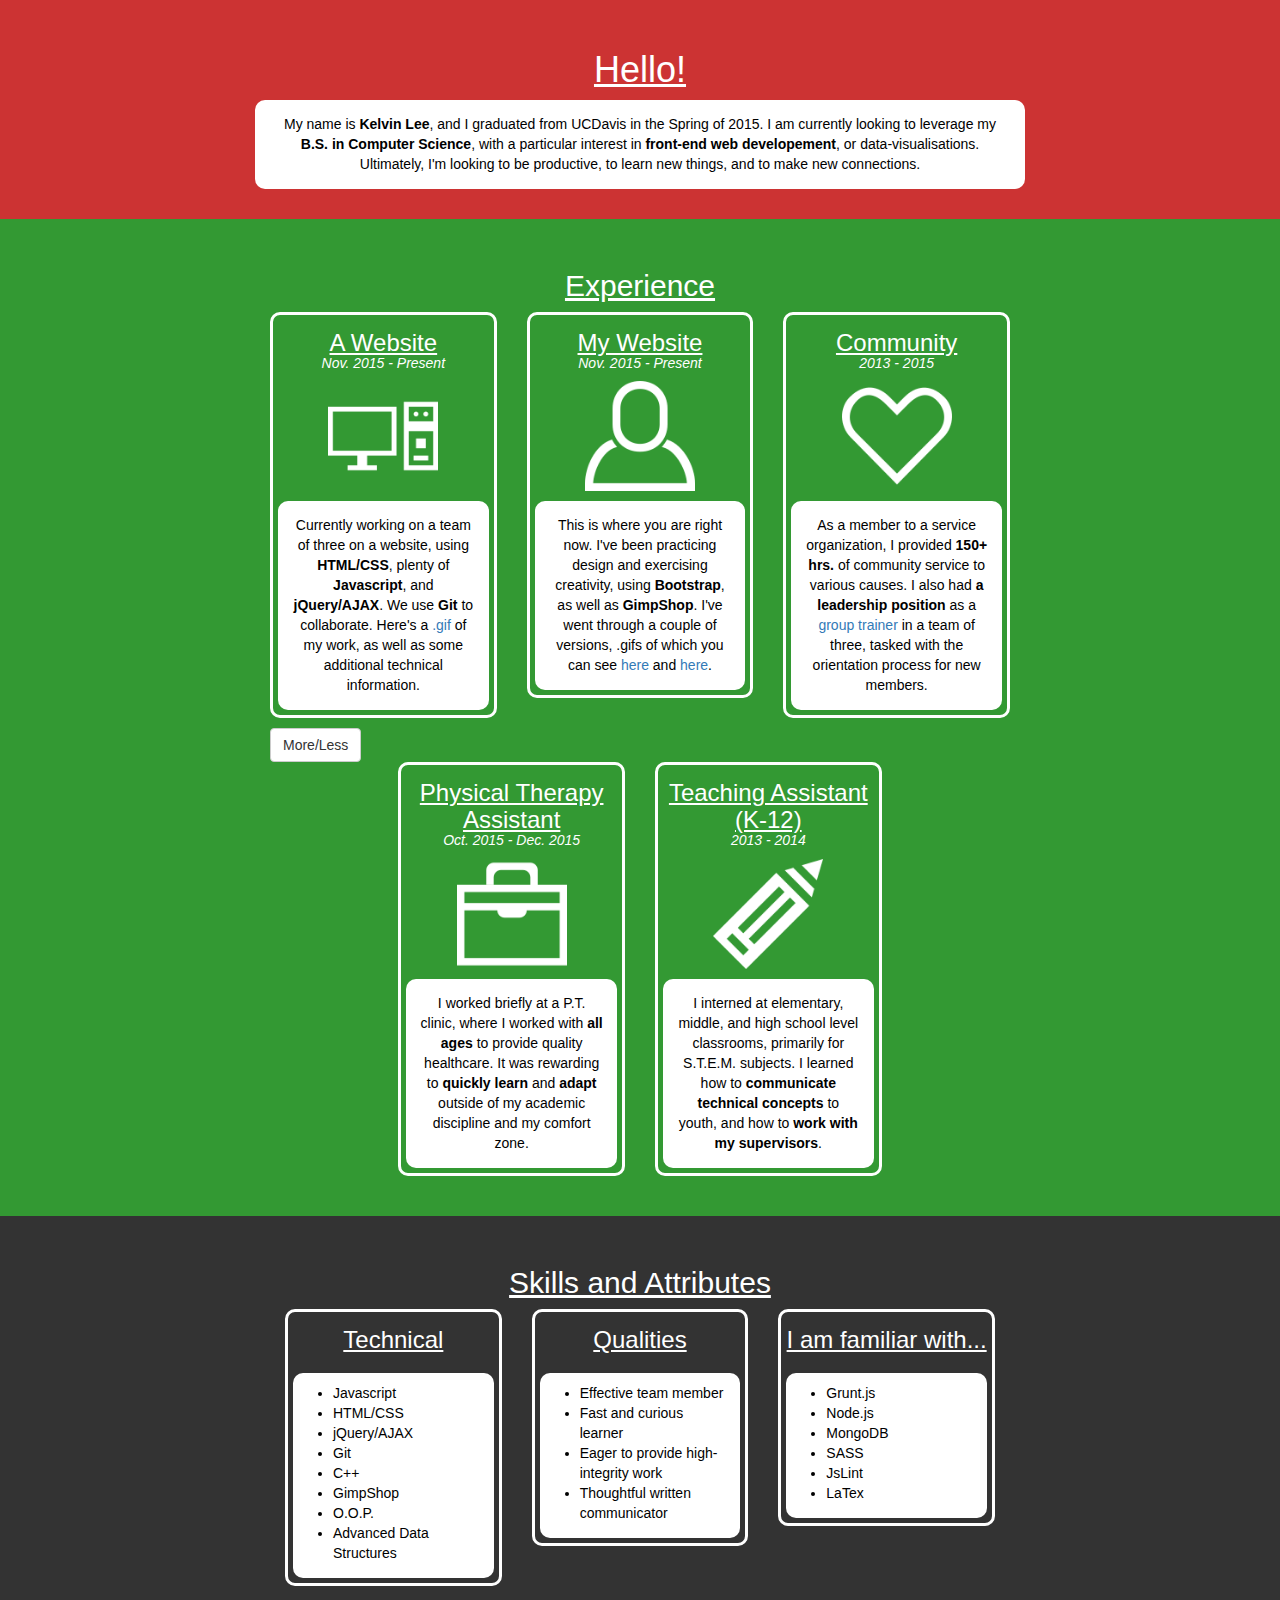
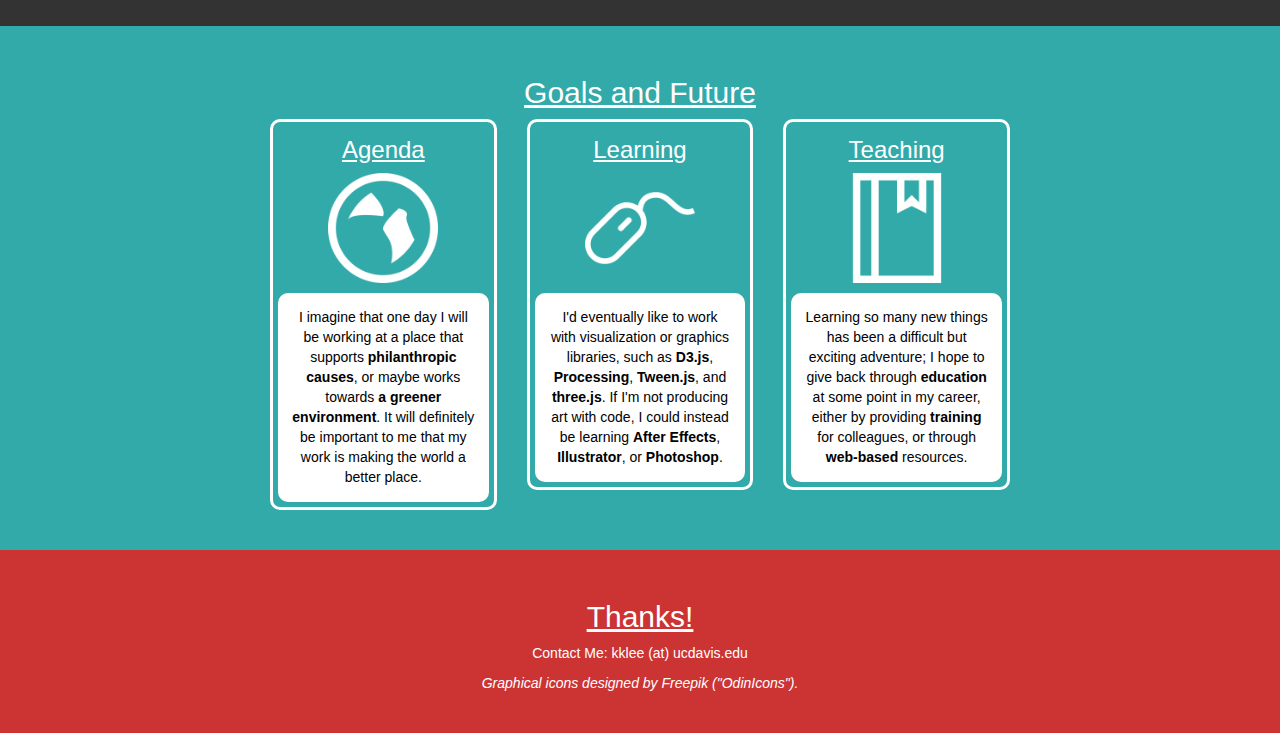
==== commit f142f6ab: "Added non-minified `index_max.html` (index.html is minified)." ====
--- a/index.html
+++ b/index.html
@@ -1,266 +1 @@
-<!DOCTYPE html>
-<html>
-
-<head>
-  <meta charset="utf-8">
-  <meta http-equiv="X-UA-Compatible" content="IE=edge">
-  <meta name="viewport" content="width=device-width, initial-scale=1">
-  <!-- The above 3 meta tags *must* come first in the head; -->
-  <!-- any other head content must come *after* these tags  -->
-  <title> Kelvin Lee </title>
-  <!-- Bootstrap -->
-  <link href="./css/bootstrap.min.css" rel="stylesheet">
-  <!-- HTML5 shim and Respond.js for IE8 support of HTML5 elements and media queries -->
-  <!-- WARNING: Respond.js doesn't work if you view the page via file:// -->
-  <!--[if lt IE 9]> 
-    <script src="https://oss.maxcdn.com/html5shiv/3.7.2/html5shiv.min.js"></script>
-    <script src="https://oss.maxcdn.com/respond/1.4.2/respond.min.js"></script>
-  <![endif]-->
-  <link rel = "stylesheet" href = "./css/index.css"></link>
-</head>
-
-<body>
-
-  <div id="intro">
-    <div class="wrap container">
-      <div class="row">
-        <h1>Hello!</h1>
-	<div class="description">
-          <p> My name is <b>Kelvin Lee</b>, and I graduated from UCDavis in the Spring of 2015. I am currently looking to leverage my <b>B.S. in Computer Science</b>, with a particular interest in <b>front-end web developement</b>, or data-visualisations. Ultimately, I'm looking to be productive, to learn new things, and to make new connections.</p>
-        </div>
-      </div>
-    </div>
-  </div>
-
-  <div id="website-gif" class="modal fade" tabindex="-1" role="dialog">
-    <div class="modal-dialog">
-      <div class="modal-content">
-        <div class="modal-body">
-          <img src="./images/website-comp.gif">
-	  <p>I use the <b>Google Maps API</b> to find nursing facilities nearby to a user-queried location. The user can sort and filter the results with the options section.</p>
-	  <p>Our team uses <b>MongoDB and Mongoose</b> to store information on each facility. We also had to work with <b>AJAX</b> calls to get the information from the Medicare website.</p>
-	  <p>My favorite part of working on this page was using <em>closures</em> to control the buttons, something I had never seen before in CPP.</p>
-	</div>
-      </div>
-    </div>
-  </div>
- 
-  <div id="iteration1" class="modal fade" tabindex="-1" role="dialog">
-    <div class="modal-dialog">
-      <div class="modal-content">
-        <div class="modal-body">
-          <img src="./images/resume-comp.gif">
-	  <p>The page is just a web version of my resume. I added a dogear that, when clicked, displays a "sticky note" listing the tools used to make the page.</p>
-	</div>
-      </div>
-    </div>
-  </div>
- 
-  <div id="iteration2" class="modal fade" tabindex="-1" role="dialog">
-    <div class="modal-dialog">
-      <div class="modal-content">
-        <div class="modal-body">
-          <img src="./images/pixel-comp.gif">
-	  <p>I wanted a more interesting way to display some links. It requires the <b>jQuery UI</b> plugin for the color transitions on the <code>div</code> tags.</p>
-	</div>
-      </div>
-    </div>
-  </div>
- 
-  <div id="group" class="modal fade" tabindex="-1" role="dialog">
-    <div class="modal-dialog">
-      <div class="modal-content">
-        <div class="modal-body">
-          <img src="./images/firstday-min.jpg">
-	  <p>First day.</p>
-          <img src="./images/chickentenders-min.jpg">
-	  <p>Affectionately called the "Chicken 10-ders".</p>
-          <img src="./images/grownup-min.jpg">
-	  <p>All grown up.</p>
-	</div>
-      </div>
-    </div>
-  </div>
- 
-  <div id="experiences">
-    <div class="wrap container">
-      <div class="row">
-      <h2>Experience</h2>
-      
-        <div id="experience1" class="col-md-4">
-	  <div class="experience module">
-          <h3>A Website</h3>
-	  <h5>Nov. 2015 - Present</h5>
-          <div id="experience1-graphic" class="graphic"><img src="./images/computer.png"></div>
-          <div id="experience1-description" class="description">
-            <p>Currently working on a team of three on a website, using <b>HTML/CSS</b>, plenty of <b>Javascript</b>, and <b>jQuery/AJAX</b>. We use <b>Git</b> to collaborate. Here's a <a data-toggle="modal" data-target="#website-gif">.gif</a> of my work, as well as some additional technical information.</p></div>
-	  </div>
-        </div>
-
-        <div id="experience2" class="col-md-4">
-	  <div class="experience module">
-          <h3>My Website</h3>
-	  <h5>Nov. 2015 - Present</h5>
-          <div id="experience2-graphic" class="graphic"><img src="./images/profile.png"></div>
-          <div id="experience2-description" class="description">
-            <p>This is where you are right now. I've been practicing design and exercising creativity, using <b>Bootstrap</b>, as well as <b>GimpShop</b>. I've went through a couple of versions, .gifs of which you can see <a data-toggle="modal" data-target="#iteration1">here</a> and <a data-toggle="modal" data-target="#iteration2">here</a>.</p>
-          </div>
-	  </div>
-        </div>
-
-        <div id="experience3" class="col-md-4">
-	  <div class="experience module">
-          <h3>Community</h3>
-	  <h5>2013 - 2015</h5>
-          <div id="experience3-graphic" class="graphic"><img src="./images/heart.png"></div>
-          <div id="experience3-description" class="description">
-            <p>As a member to a service organization, I provided <b>150+ hrs.</b> of community service to various causes. I also had <b>a leadership position</b> as a <a data-toggle="modal" data-target="#group">group trainer</a> in a team of three, tasked with the orientation process for new members.</p>
-          </div>
-	  </div>
-        </div>
-
-      </div>
-      
-      <div class="more-bar"><button type="button" class="btn btn-default">More/Less</button></div>
-
-      <div id="more-experiences" class="row">
-
-        <div id="experience5" class="col-md-4 col-md-offset-2">
-	  <div class="experience module">
-          <h3>Physical Therapy Assistant</h3>
-	  <h5>Oct. 2015 - Dec. 2015</h5>
-          <div id="experience5-graphic" class="graphic"><img src="./images/briefcase.png"></div>
-          <div id="experience5-description" class="description">
-            <p>I worked briefly at a P.T. clinic, where I worked with <b>all ages</b> to provide quality healthcare. It was rewarding to <b>quickly learn</b> and <b>adapt</b> outside of my academic discipline and my comfort zone.</p>
-          </div>
-	  </div>
-        </div>
-
-        <div id="experience6" class="col-md-4">
-	  <div class="experience module">
-          <h3>Teaching Assistant (K-12)</h3>
-	  <h5>2013 - 2014</h5>
-          <div id="experience6-graphic" class="graphic"><img src="./images/pencil.png"></div>
-          <div id="experience6-description" class="description">
-	    <p>I interned at elementary, middle, and high school level classrooms, primarily for S.T.E.M. subjects. I learned how to <b>communicate technical concepts</b> to youth, and how to <b>work with my supervisors</b>.
-          </div>
-	  </div>
-        </div>
-
-      </div>
-    </div>
-  </div><!--experiences-->
-
-  <div id="skills">
-    <div class="wrap container">
-      <h2>Skills and Attributes</h2>
-
-      <div class="col-md-4">
-        <div class="skill module"> 
-        <h3>Technical</h3>
-	<div class="description">
-          <ul> 
-            <li>Javascript</li>
-            <li>HTML/CSS</li>
-            <li>jQuery/AJAX</li>
-            <li>Git</li>
-            <li>C++</li>
-            <li>GimpShop</li>
-            <li>O.O.P.</li>
-            <li>Advanced Data Structures</li>
-          </ul>
-	</div>
-	</div>
-      </div>
-      
-      <div class="col-md-4">
-        <div class="skill module"> 
-        <h3>Qualities</h3>
-	<div class="description">
-          <ul>
-            <li>Effective team member</li>
-            <li>Fast and curious learner</li>
-            <li>Eager to provide high-integrity work</li>
-            <li>Thoughtful written communicator</li>
-          </ul>
-	</div>
-	</div>
-      </div>
-      
-      <div class="col-md-4">
-        <div class="skill module"> 
-        <h3>I am familiar with...</h3>
-	<div class="description">
-          <ul>
-            <li>Grunt.js</li>
-            <li>Node.js</li>
-            <li>MongoDB</li>
-            <li>SASS</li>
-	    <li>JsLint</li>
-	    <li>LaTex</li>
-          </ul>
-	</div>
-	</div>
-      </div>
-
-    </div>
-  </div><!--skills-->
-
-  <div id="goals"> 
-    <div class="wrap container">
-      <h2>Goals and Future</h2>
-      <div class="row">
-
-        <div id="goal1" class="col-md-4">
-	  <div class="goal module">
-	  <h3>Agenda</h3>
-          <div id="goal1-graphic" class="graphic"><img src="./images/earth-globe.png"></div>
-          <div id="goal1-description" class="description"><p>I imagine that one day I will be working at a place that supports <b>philanthropic causes</b>, or maybe works towards <b>a greener environment</b>. It will definitely be important to me that my work is making the world a better place.</p></div>
-	  </div>
-        </div>
-	
-        <div id="goal2" class="col-md-4">
-	  <div class="goal module">
-	  <h3>Learning</h3>
-          <div id="goal2-graphic" class="graphic"><img src="./images/computer-mouse.png"></div>
-          <div id="goal2-description" class="description"><p>I'd eventually like to work with visualization or graphics libraries, such as <b>D3.js</b>, <b>Processing</b>, <b>Tween.js</b>, and <b>three.js</b>. If I'm not producing art with code, I could instead be learning <b>After Effects</b>, <b>Illustrator</b>, or <b>Photoshop</b>.</p></div>
-	  </div>
-        </div>
-
-        <div id="goal3" class="col-md-4">
-	  <div class="goal module">
-	  <h3>Teaching</h3>
-          <div id="goal3-graphic" class="graphic"><img src="./images/book.png"></div>
-          <div id="goal3-description" class="description"><p>Learning so many new things has been a difficult but exciting adventure; I hope to give back through <b>education</b> at some point in my career, either by providing <b>training</b> for colleagues, or through <b>web-based</b> resources.</p></div>
-	  </div>
-        </div>
-
-      </div><!--row-->
-      <div class="more-bar"></div>
-
-    </div>
-  </div><!--goals-->
-
-  <div id="thanks">
-    <div class="wrap container">
-      <h2>Thanks!</h2>
-      <div id = "mylinks"> 
-	<p>Contact Me: kklee (at) ucdavis.edu</p>
-	<span id="acknowledgement"><p>Graphical icons designed by Freepik ("OdinIcons").</p></span>
-      </div>
-    </div>
-  </div>
-
-
-</div><!--container-->
-<!-- jQuery (necessary for Bootstrap's JavaScript plugins) -->
-<script src = "https://ajax.googleapis.com/ajax/libs/jquery/1.11.3/jquery.min.js"></script>
-<!-- Include all compiled plugins (below), or include individual files as needed -->
-<script src="./js/bootstrap.min.js"></script>
-<script src="./jquery-color/jquery.color.js"></script>
-<script src="./jquery-color/jquery.color.svg-names.js"></script>
-<script src="./js/index.js"></script>
-</body>
-
-</html>
-
+<!DOCTYPE html><html><head> <meta charset="utf-8"> <meta http-equiv="X-UA-Compatible" content="IE=edge"> <meta name="viewport" content="width=device-width, initial-scale=1"> <title>Kelvin Lee </title> <link href="./css/bootstrap.min.css" rel="stylesheet"><!--[if lt IE 9]> <script src="https://oss.maxcdn.com/html5shiv/3.7.2/html5shiv.min.js"></script> <script src="https://oss.maxcdn.com/respond/1.4.2/respond.min.js"></script><![endif]--> <link rel="stylesheet" href="./css/index.css"></link></head><body> <div id="intro"> <div class="wrap container"> <div class="row"> <h1>Hello!</h1><div class="description"> <p> My name is <b>Kelvin Lee</b>, and I graduated from UCDavis in the Spring of 2015. I am currently looking to leverage my <b>B.S. in Computer Science</b>, with a particular interest in <b>front-end web developement</b>, or data-visualisations. Ultimately, I'm looking to be productive, to learn new things, and to make new connections.</p></div></div></div></div><div id="website-gif" class="modal fade" tabindex="-1" role="dialog"> <div class="modal-dialog"> <div class="modal-content"> <div class="modal-body"> <img src="./images/website-comp.gif"> <p>I use the <b>Google Maps API</b> to find nursing facilities nearby to a user-queried location. The user can sort and filter the results with the options section.</p><p>Our team uses <b>MongoDB and Mongoose</b> to store information on each facility. We also had to work with <b>AJAX</b> calls to get the information from the Medicare website.</p><p>My favorite part of working on this page was using <em>closures</em> to control the buttons, something I had never seen before in CPP.</p></div></div></div></div><div id="iteration1" class="modal fade" tabindex="-1" role="dialog"> <div class="modal-dialog"> <div class="modal-content"> <div class="modal-body"> <img src="./images/resume-comp.gif"> <p>The page is just a web version of my resume. I added a dogear that, when clicked, displays a "sticky note" listing the tools used to make the page.</p></div></div></div></div><div id="iteration2" class="modal fade" tabindex="-1" role="dialog"> <div class="modal-dialog"> <div class="modal-content"> <div class="modal-body"> <img src="./images/pixel-comp.gif"> <p>I wanted a more interesting way to display some links. It requires the <b>jQuery UI</b> plugin for the color transitions on the <code>div</code> tags.</p></div></div></div></div><div id="group" class="modal fade" tabindex="-1" role="dialog"> <div class="modal-dialog"> <div class="modal-content"> <div class="modal-body"> <img src="./images/firstday-min.jpg"> <p>First day.</p><img src="./images/chickentenders-min.jpg"> <p>Affectionately called the "Chicken 10-ders".</p><img src="./images/grownup-min.jpg"> <p>All grown up.</p></div></div></div></div><div id="experiences"> <div class="wrap container"> <div class="row"> <h2>Experience</h2> <div id="experience1" class="col-md-4"> <div class="experience module"> <h3>A Website</h3> <h5>Nov. 2015 - Present</h5> <div id="experience1-graphic" class="graphic"><img src="./images/computer.png"></div><div id="experience1-description" class="description"> <p>Currently working on a team of three on a website, using <b>HTML/CSS</b>, plenty of <b>Javascript</b>, and <b>jQuery/AJAX</b>. We use <b>Git</b> to collaborate. Here's a <a data-toggle="modal" data-target="#website-gif">.gif</a> of my work, as well as some additional technical information.</p></div></div></div><div id="experience2" class="col-md-4"> <div class="experience module"> <h3>My Website</h3> <h5>Nov. 2015 - Present</h5> <div id="experience2-graphic" class="graphic"><img src="./images/profile.png"></div><div id="experience2-description" class="description"> <p>This is where you are right now. I've been practicing design and exercising creativity, using <b>Bootstrap</b>, as well as <b>GimpShop</b>. I've went through a couple of versions, .gifs of which you can see <a data-toggle="modal" data-target="#iteration1">here</a> and <a data-toggle="modal" data-target="#iteration2">here</a>.</p></div></div></div><div id="experience3" class="col-md-4"> <div class="experience module"> <h3>Community</h3> <h5>2013 - 2015</h5> <div id="experience3-graphic" class="graphic"><img src="./images/heart.png"></div><div id="experience3-description" class="description"> <p>As a member to a service organization, I provided <b>150+ hrs.</b> of community service to various causes. I also had <b>a leadership position</b> as a <a data-toggle="modal" data-target="#group">group trainer</a> in a team of three, tasked with the orientation process for new members.</p></div></div></div></div><div class="more-bar"><button type="button" class="btn btn-default">More/Less</button></div><div id="more-experiences" class="row"> <div id="experience5" class="col-md-4 col-md-offset-2"> <div class="experience module"> <h3>Physical Therapy Assistant</h3> <h5>Oct. 2015 - Dec. 2015</h5> <div id="experience5-graphic" class="graphic"><img src="./images/briefcase.png"></div><div id="experience5-description" class="description"> <p>I worked briefly at a P.T. clinic, where I worked with <b>all ages</b> to provide quality healthcare. It was rewarding to <b>quickly learn</b> and <b>adapt</b> outside of my academic discipline and my comfort zone.</p></div></div></div><div id="experience6" class="col-md-4"> <div class="experience module"> <h3>Teaching Assistant (K-12)</h3> <h5>2013 - 2014</h5> <div id="experience6-graphic" class="graphic"><img src="./images/pencil.png"></div><div id="experience6-description" class="description"> <p>I interned at elementary, middle, and high school level classrooms, primarily for S.T.E.M. subjects. I learned how to <b>communicate technical concepts</b> to youth, and how to <b>work with my supervisors</b>. </div></div></div></div></div></div><div id="skills"> <div class="wrap container"> <h2>Skills and Attributes</h2> <div class="col-md-4"> <div class="skill module"> <h3>Technical</h3><div class="description"> <ul> <li>Javascript</li><li>HTML/CSS</li><li>jQuery/AJAX</li><li>Git</li><li>C++</li><li>GimpShop</li><li>O.O.P.</li><li>Advanced Data Structures</li></ul></div></div></div><div class="col-md-4"> <div class="skill module"> <h3>Qualities</h3><div class="description"> <ul> <li>Effective team member</li><li>Fast and curious learner</li><li>Eager to provide high-integrity work</li><li>Thoughtful written communicator</li></ul></div></div></div><div class="col-md-4"> <div class="skill module"> <h3>I am familiar with...</h3><div class="description"> <ul> <li>Grunt.js</li><li>Node.js</li><li>MongoDB</li><li>SASS</li><li>JsLint</li><li>LaTex</li></ul></div></div></div></div></div><div id="goals"> <div class="wrap container"> <h2>Goals and Future</h2> <div class="row"> <div id="goal1" class="col-md-4"> <div class="goal module"> <h3>Agenda</h3> <div id="goal1-graphic" class="graphic"><img src="./images/earth-globe.png"></div><div id="goal1-description" class="description"><p>I imagine that one day I will be working at a place that supports <b>philanthropic causes</b>, or maybe works towards <b>a greener environment</b>. It will definitely be important to me that my work is making the world a better place.</p></div></div></div><div id="goal2" class="col-md-4"> <div class="goal module"> <h3>Learning</h3> <div id="goal2-graphic" class="graphic"><img src="./images/computer-mouse.png"></div><div id="goal2-description" class="description"><p>I'd eventually like to work with visualization or graphics libraries, such as <b>D3.js</b>, <b>Processing</b>, <b>Tween.js</b>, and <b>three.js</b>. If I'm not producing art with code, I could instead be learning <b>After Effects</b>, <b>Illustrator</b>, or <b>Photoshop</b>.</p></div></div></div><div id="goal3" class="col-md-4"> <div class="goal module"> <h3>Teaching</h3> <div id="goal3-graphic" class="graphic"><img src="./images/book.png"></div><div id="goal3-description" class="description"><p>Learning so many new things has been a difficult but exciting adventure; I hope to give back through <b>education</b> at some point in my career, either by providing <b>training</b> for colleagues, or through <b>web-based</b> resources.</p></div></div></div></div><div class="more-bar"></div></div></div><div id="thanks"> <div class="wrap container"> <h2>Thanks!</h2> <div id="mylinks"> <p>Contact Me: kklee (at) ucdavis.edu</p><span id="acknowledgement"><p>Graphical icons designed by Freepik ("OdinIcons").</p></span> </div></div></div></div><script src="https://ajax.googleapis.com/ajax/libs/jquery/1.11.3/jquery.min.js"></script><script src="./js/bootstrap.min.js"></script><script src="./jquery-color/jquery.color.js"></script><script src="./jquery-color/jquery.color.svg-names.js"></script><script src="./js/index.js"></script></body></html>
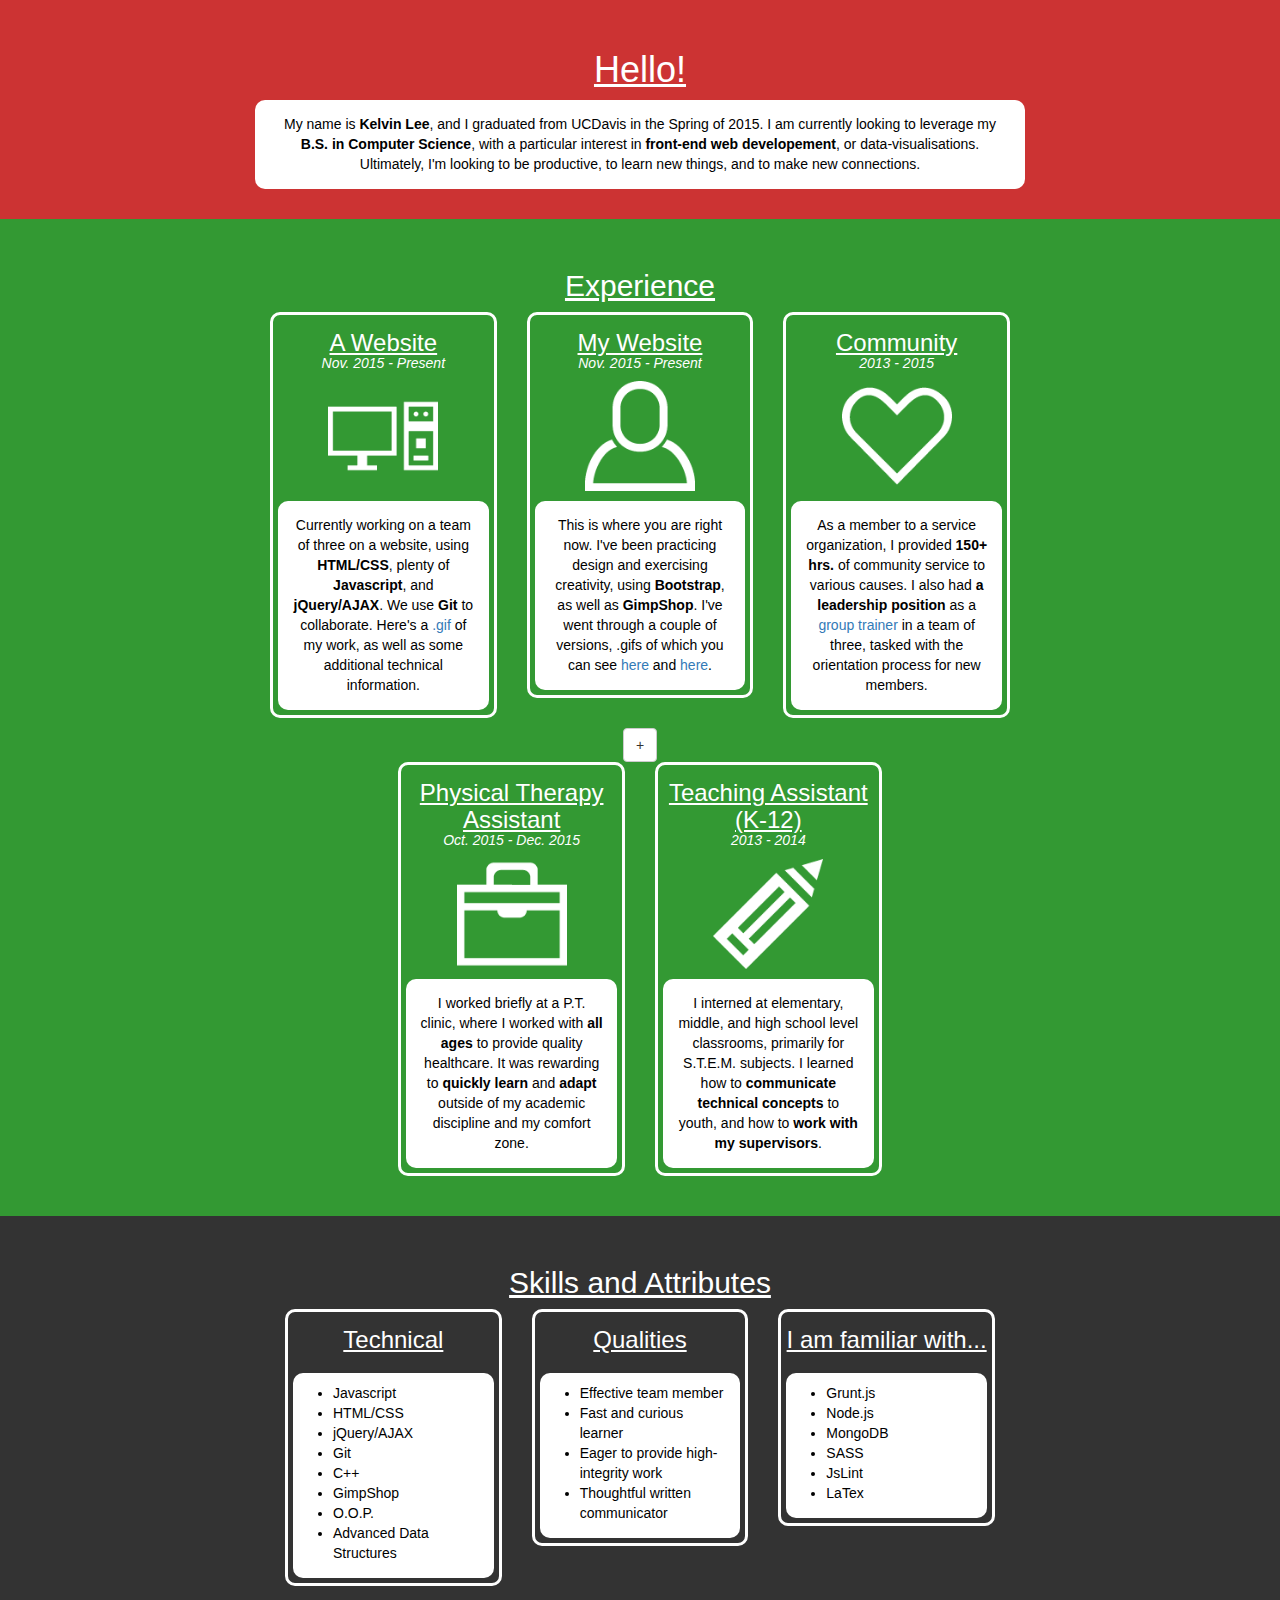
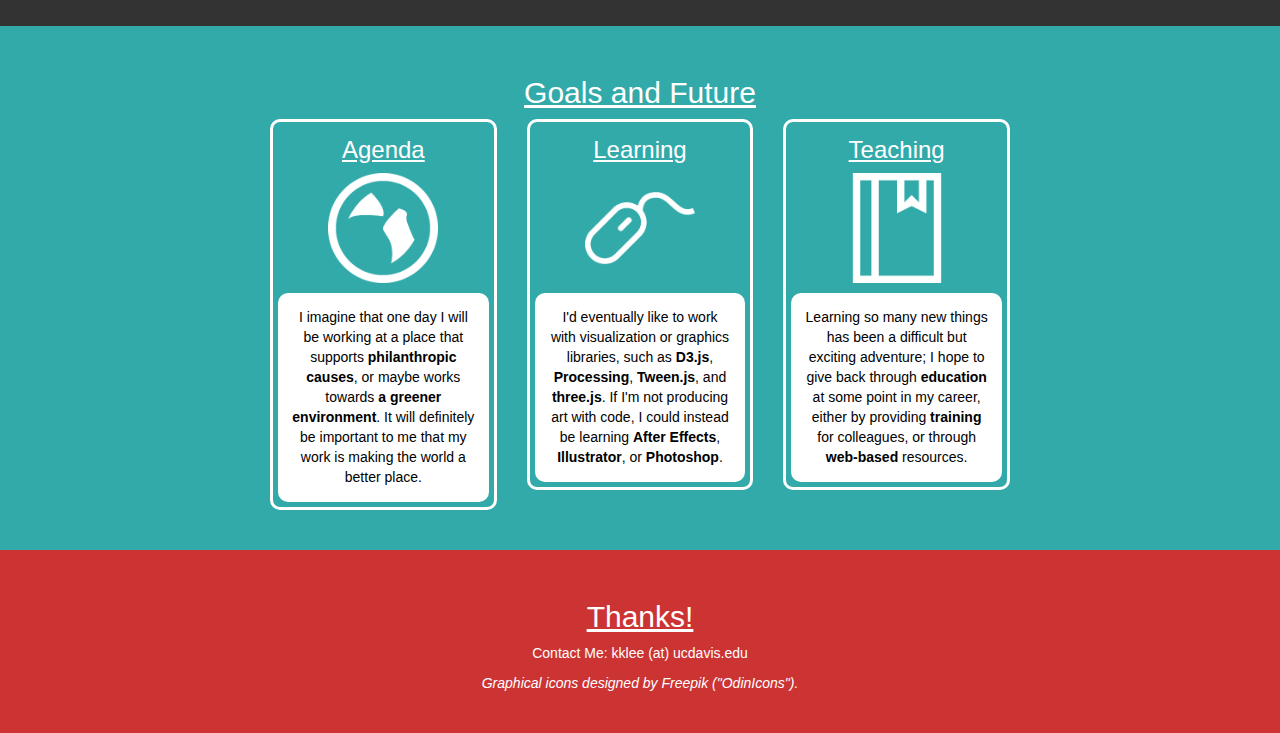
==== commit 7a004c84: "Inverts colors of the images (now white by default)." ====
--- a/index.html
+++ b/index.html
@@ -1 +1,268 @@
-<!DOCTYPE html><html><head> <meta charset="utf-8"> <meta http-equiv="X-UA-Compatible" content="IE=edge"> <meta name="viewport" content="width=device-width, initial-scale=1"> <title>Kelvin Lee </title> <link href="./css/bootstrap.min.css" rel="stylesheet"><!--[if lt IE 9]> <script src="https://oss.maxcdn.com/html5shiv/3.7.2/html5shiv.min.js"></script> <script src="https://oss.maxcdn.com/respond/1.4.2/respond.min.js"></script><![endif]--> <link rel="stylesheet" href="./css/index.css"></link></head><body> <div id="intro"> <div class="wrap container"> <div class="row"> <h1>Hello!</h1><div class="description"> <p> My name is <b>Kelvin Lee</b>, and I graduated from UCDavis in the Spring of 2015. I am currently looking to leverage my <b>B.S. in Computer Science</b>, with a particular interest in <b>front-end web developement</b>, or data-visualisations. Ultimately, I'm looking to be productive, to learn new things, and to make new connections.</p></div></div></div></div><div id="website-gif" class="modal fade" tabindex="-1" role="dialog"> <div class="modal-dialog"> <div class="modal-content"> <div class="modal-body"> <img src="./images/website-comp.gif"> <p>I use the <b>Google Maps API</b> to find nursing facilities nearby to a user-queried location. The user can sort and filter the results with the options section.</p><p>Our team uses <b>MongoDB and Mongoose</b> to store information on each facility. We also had to work with <b>AJAX</b> calls to get the information from the Medicare website.</p><p>My favorite part of working on this page was using <em>closures</em> to control the buttons, something I had never seen before in CPP.</p></div></div></div></div><div id="iteration1" class="modal fade" tabindex="-1" role="dialog"> <div class="modal-dialog"> <div class="modal-content"> <div class="modal-body"> <img src="./images/resume-comp.gif"> <p>The page is just a web version of my resume. I added a dogear that, when clicked, displays a "sticky note" listing the tools used to make the page.</p></div></div></div></div><div id="iteration2" class="modal fade" tabindex="-1" role="dialog"> <div class="modal-dialog"> <div class="modal-content"> <div class="modal-body"> <img src="./images/pixel-comp.gif"> <p>I wanted a more interesting way to display some links. It requires the <b>jQuery UI</b> plugin for the color transitions on the <code>div</code> tags.</p></div></div></div></div><div id="group" class="modal fade" tabindex="-1" role="dialog"> <div class="modal-dialog"> <div class="modal-content"> <div class="modal-body"> <img src="./images/firstday-min.jpg"> <p>First day.</p><img src="./images/chickentenders-min.jpg"> <p>Affectionately called the "Chicken 10-ders".</p><img src="./images/grownup-min.jpg"> <p>All grown up.</p></div></div></div></div><div id="experiences"> <div class="wrap container"> <div class="row"> <h2>Experience</h2> <div id="experience1" class="col-md-4"> <div class="experience module"> <h3>A Website</h3> <h5>Nov. 2015 - Present</h5> <div id="experience1-graphic" class="graphic"><img src="./images/computer.png"></div><div id="experience1-description" class="description"> <p>Currently working on a team of three on a website, using <b>HTML/CSS</b>, plenty of <b>Javascript</b>, and <b>jQuery/AJAX</b>. We use <b>Git</b> to collaborate. Here's a <a data-toggle="modal" data-target="#website-gif">.gif</a> of my work, as well as some additional technical information.</p></div></div></div><div id="experience2" class="col-md-4"> <div class="experience module"> <h3>My Website</h3> <h5>Nov. 2015 - Present</h5> <div id="experience2-graphic" class="graphic"><img src="./images/profile.png"></div><div id="experience2-description" class="description"> <p>This is where you are right now. I've been practicing design and exercising creativity, using <b>Bootstrap</b>, as well as <b>GimpShop</b>. I've went through a couple of versions, .gifs of which you can see <a data-toggle="modal" data-target="#iteration1">here</a> and <a data-toggle="modal" data-target="#iteration2">here</a>.</p></div></div></div><div id="experience3" class="col-md-4"> <div class="experience module"> <h3>Community</h3> <h5>2013 - 2015</h5> <div id="experience3-graphic" class="graphic"><img src="./images/heart.png"></div><div id="experience3-description" class="description"> <p>As a member to a service organization, I provided <b>150+ hrs.</b> of community service to various causes. I also had <b>a leadership position</b> as a <a data-toggle="modal" data-target="#group">group trainer</a> in a team of three, tasked with the orientation process for new members.</p></div></div></div></div><div class="more-bar"><button type="button" class="btn btn-default">More/Less</button></div><div id="more-experiences" class="row"> <div id="experience5" class="col-md-4 col-md-offset-2"> <div class="experience module"> <h3>Physical Therapy Assistant</h3> <h5>Oct. 2015 - Dec. 2015</h5> <div id="experience5-graphic" class="graphic"><img src="./images/briefcase.png"></div><div id="experience5-description" class="description"> <p>I worked briefly at a P.T. clinic, where I worked with <b>all ages</b> to provide quality healthcare. It was rewarding to <b>quickly learn</b> and <b>adapt</b> outside of my academic discipline and my comfort zone.</p></div></div></div><div id="experience6" class="col-md-4"> <div class="experience module"> <h3>Teaching Assistant (K-12)</h3> <h5>2013 - 2014</h5> <div id="experience6-graphic" class="graphic"><img src="./images/pencil.png"></div><div id="experience6-description" class="description"> <p>I interned at elementary, middle, and high school level classrooms, primarily for S.T.E.M. subjects. I learned how to <b>communicate technical concepts</b> to youth, and how to <b>work with my supervisors</b>. </div></div></div></div></div></div><div id="skills"> <div class="wrap container"> <h2>Skills and Attributes</h2> <div class="col-md-4"> <div class="skill module"> <h3>Technical</h3><div class="description"> <ul> <li>Javascript</li><li>HTML/CSS</li><li>jQuery/AJAX</li><li>Git</li><li>C++</li><li>GimpShop</li><li>O.O.P.</li><li>Advanced Data Structures</li></ul></div></div></div><div class="col-md-4"> <div class="skill module"> <h3>Qualities</h3><div class="description"> <ul> <li>Effective team member</li><li>Fast and curious learner</li><li>Eager to provide high-integrity work</li><li>Thoughtful written communicator</li></ul></div></div></div><div class="col-md-4"> <div class="skill module"> <h3>I am familiar with...</h3><div class="description"> <ul> <li>Grunt.js</li><li>Node.js</li><li>MongoDB</li><li>SASS</li><li>JsLint</li><li>LaTex</li></ul></div></div></div></div></div><div id="goals"> <div class="wrap container"> <h2>Goals and Future</h2> <div class="row"> <div id="goal1" class="col-md-4"> <div class="goal module"> <h3>Agenda</h3> <div id="goal1-graphic" class="graphic"><img src="./images/earth-globe.png"></div><div id="goal1-description" class="description"><p>I imagine that one day I will be working at a place that supports <b>philanthropic causes</b>, or maybe works towards <b>a greener environment</b>. It will definitely be important to me that my work is making the world a better place.</p></div></div></div><div id="goal2" class="col-md-4"> <div class="goal module"> <h3>Learning</h3> <div id="goal2-graphic" class="graphic"><img src="./images/computer-mouse.png"></div><div id="goal2-description" class="description"><p>I'd eventually like to work with visualization or graphics libraries, such as <b>D3.js</b>, <b>Processing</b>, <b>Tween.js</b>, and <b>three.js</b>. If I'm not producing art with code, I could instead be learning <b>After Effects</b>, <b>Illustrator</b>, or <b>Photoshop</b>.</p></div></div></div><div id="goal3" class="col-md-4"> <div class="goal module"> <h3>Teaching</h3> <div id="goal3-graphic" class="graphic"><img src="./images/book.png"></div><div id="goal3-description" class="description"><p>Learning so many new things has been a difficult but exciting adventure; I hope to give back through <b>education</b> at some point in my career, either by providing <b>training</b> for colleagues, or through <b>web-based</b> resources.</p></div></div></div></div><div class="more-bar"></div></div></div><div id="thanks"> <div class="wrap container"> <h2>Thanks!</h2> <div id="mylinks"> <p>Contact Me: kklee (at) ucdavis.edu</p><span id="acknowledgement"><p>Graphical icons designed by Freepik ("OdinIcons").</p></span> </div></div></div></div><script src="https://ajax.googleapis.com/ajax/libs/jquery/1.11.3/jquery.min.js"></script><script src="./js/bootstrap.min.js"></script><script src="./jquery-color/jquery.color.js"></script><script src="./jquery-color/jquery.color.svg-names.js"></script><script src="./js/index.js"></script></body></html>
+<!DOCTYPE html>
+<html>
+
+<head>
+  <meta charset="utf-8">
+  <meta http-equiv="X-UA-Compatible" content="IE=edge">
+  <meta name="viewport" content="width=device-width, initial-scale=1">
+  <!-- The above 3 meta tags *must* come first in the head; -->
+  <!-- any other head content must come *after* these tags  -->
+  <title> Kelvin Lee </title>
+  <!-- Bootstrap -->
+  <link href="./css/bootstrap.min.css" rel="stylesheet">
+  <!-- HTML5 shim and Respond.js for IE8 support of HTML5 elements and media queries -->
+  <!-- WARNING: Respond.js doesn't work if you view the page via file:// -->
+  <!--[if lt IE 9]> 
+    <script src="https://oss.maxcdn.com/html5shiv/3.7.2/html5shiv.min.js"></script>
+    <script src="https://oss.maxcdn.com/respond/1.4.2/respond.min.js"></script>
+  <![endif]-->
+  <link rel = "stylesheet" href = "./css/index.css"></link>
+</head>
+
+<body>
+
+  <div id="intro">
+    <div class="wrap container">
+      <div class="row">
+        <h1>Hello!</h1>
+	<div class="description">
+          <p> My name is <b>Kelvin Lee</b>, and I graduated from UCDavis in the Spring of 2015. I am currently looking to leverage my <b>B.S. in Computer Science</b>, with a particular interest in <b>front-end web developement</b>, or data-visualisations. Ultimately, I'm looking to be productive, to learn new things, and to make new connections.</p>
+        </div>
+      </div>
+    </div>
+  </div>
+
+  <div id="website-gif" class="modal fade" tabindex="-1" role="dialog">
+    <div class="modal-dialog">
+      <div class="modal-content">
+        <div class="modal-body">
+          <img src="./images/website-comp.gif">
+	  <p>I use the <b>Google Maps API</b> to find nursing facilities nearby to a user-queried location. The user can sort and filter the results with the options section.</p>
+	  <p>Our team uses <b>MongoDB and Mongoose</b> to store information on each facility. We also had to work with <b>AJAX</b> calls to get the information from the Medicare website.</p>
+	  <p>My favorite part of working on this page was using <em>closures</em> to control the buttons, something I had never seen before in CPP.</p>
+	</div>
+      </div>
+    </div>
+  </div>
+ 
+  <div id="iteration1" class="modal fade" tabindex="-1" role="dialog">
+    <div class="modal-dialog">
+      <div class="modal-content">
+        <div class="modal-body">
+          <img src="./images/resume-comp.gif">
+	  <p>The page is just a web version of my resume. I added a dogear that, when clicked, displays a "sticky note" listing the tools used to make the page.</p>
+	</div>
+      </div>
+    </div>
+  </div>
+ 
+  <div id="iteration2" class="modal fade" tabindex="-1" role="dialog">
+    <div class="modal-dialog">
+      <div class="modal-content">
+        <div class="modal-body">
+          <img src="./images/pixel-comp.gif">
+	  <p>I wanted a more interesting way to display some links. It requires the <b>jQuery UI</b> plugin for the color transitions on the <code>div</code> tags.</p>
+	</div>
+      </div>
+    </div>
+  </div>
+ 
+  <div id="group" class="modal fade" tabindex="-1" role="dialog">
+    <div class="modal-dialog">
+      <div class="modal-content">
+        <div class="modal-body">
+          <img src="./images/firstday-min.jpg">
+	  <p>First day.</p>
+          <img src="./images/chickentenders-min.jpg">
+	  <p>Affectionately called the "Chicken 10-ders".</p>
+          <img src="./images/grownup-min.jpg">
+	  <p>All grown up.</p>
+	</div>
+      </div>
+    </div>
+  </div>
+ 
+  <div id="experiences">
+    <div class="wrap container">
+      <div class="row">
+      <h2>Experience</h2>
+      
+        <div id="experience1" class="col-md-4">
+	  <div class="experience module">
+          <h3>A Website</h3>
+	  <h5>Nov. 2015 - Present</h5>
+          <div id="experience1-graphic" class="graphic"><img src="./images/computer.png"></div>
+          <div id="experience1-description" class="description">
+            <p>Currently working on a team of three on a website, using <b>HTML/CSS</b>, plenty of <b>Javascript</b>, and <b>jQuery/AJAX</b>. We use <b>Git</b> to collaborate. Here's a <a data-toggle="modal" data-target="#website-gif">.gif</a> of my work, as well as some additional technical information.</p></div>
+	  </div>
+        </div>
+
+        <div id="experience2" class="col-md-4">
+	  <div class="experience module">
+          <h3>My Website</h3>
+	  <h5>Nov. 2015 - Present</h5>
+          <div id="experience2-graphic" class="graphic"><img src="./images/profile.png"></div>
+          <div id="experience2-description" class="description">
+            <p>This is where you are right now. I've been practicing design and exercising creativity, using <b>Bootstrap</b>, as well as <b>GimpShop</b>. I've went through a couple of versions, .gifs of which you can see <a data-toggle="modal" data-target="#iteration1">here</a> and <a data-toggle="modal" data-target="#iteration2">here</a>.</p>
+          </div>
+	  </div>
+        </div>
+
+        <div id="experience3" class="col-md-4">
+	  <div class="experience module">
+          <h3>Community</h3>
+	  <h5>2013 - 2015</h5>
+          <div id="experience3-graphic" class="graphic"><img src="./images/heart.png"></div>
+          <div id="experience3-description" class="description">
+            <p>As a member to a service organization, I provided <b>150+ hrs.</b> of community service to various causes. I also had <b>a leadership position</b> as a <a data-toggle="modal" data-target="#group">group trainer</a> in a team of three, tasked with the orientation process for new members.</p>
+          </div>
+	  </div>
+        </div>
+	
+        <div id="more-bar" class="col-md-4 col-md-offset-4">
+          <button type="button" class="btn btn-default">+</button>
+	</div>
+
+      </div>
+      
+      <div id="more-experiences" class="row">
+
+        <div id="experience5" class="col-md-4 col-md-offset-2">
+	  <div class="experience module">
+          <h3>Physical Therapy Assistant</h3>
+	  <h5>Oct. 2015 - Dec. 2015</h5>
+          <div id="experience5-graphic" class="graphic"><img src="./images/briefcase.png"></div>
+          <div id="experience5-description" class="description">
+            <p>I worked briefly at a P.T. clinic, where I worked with <b>all ages</b> to provide quality healthcare. It was rewarding to <b>quickly learn</b> and <b>adapt</b> outside of my academic discipline and my comfort zone.</p>
+          </div>
+	  </div>
+        </div>
+
+        <div id="experience6" class="col-md-4">
+	  <div class="experience module">
+          <h3>Teaching Assistant (K-12)</h3>
+	  <h5>2013 - 2014</h5>
+          <div id="experience6-graphic" class="graphic"><img src="./images/pencil.png"></div>
+          <div id="experience6-description" class="description">
+	    <p>I interned at elementary, middle, and high school level classrooms, primarily for S.T.E.M. subjects. I learned how to <b>communicate technical concepts</b> to youth, and how to <b>work with my supervisors</b>.
+          </div>
+	  </div>
+        </div>
+
+      </div>
+    </div>
+  </div><!--experiences-->
+
+  <div id="skills">
+    <div class="wrap container">
+      <h2>Skills and Attributes</h2>
+
+      <div class="col-md-4">
+        <div class="skill module"> 
+        <h3>Technical</h3>
+	<div class="description">
+          <ul> 
+            <li>Javascript</li>
+            <li>HTML/CSS</li>
+            <li>jQuery/AJAX</li>
+            <li>Git</li>
+            <li>C++</li>
+            <li>GimpShop</li>
+            <li>O.O.P.</li>
+            <li>Advanced Data Structures</li>
+          </ul>
+	</div>
+	</div>
+      </div>
+      
+      <div class="col-md-4">
+        <div class="skill module"> 
+        <h3>Qualities</h3>
+	<div class="description">
+          <ul>
+            <li>Effective team member</li>
+            <li>Fast and curious learner</li>
+            <li>Eager to provide high-integrity work</li>
+            <li>Thoughtful written communicator</li>
+          </ul>
+	</div>
+	</div>
+      </div>
+      
+      <div class="col-md-4">
+        <div class="skill module"> 
+        <h3>I am familiar with...</h3>
+	<div class="description">
+          <ul>
+            <li>Grunt.js</li>
+            <li>Node.js</li>
+            <li>MongoDB</li>
+            <li>SASS</li>
+	    <li>JsLint</li>
+	    <li>LaTex</li>
+          </ul>
+	</div>
+	</div>
+      </div>
+
+    </div>
+  </div><!--skills-->
+
+  <div id="goals"> 
+    <div class="wrap container">
+      <h2>Goals and Future</h2>
+      <div class="row">
+
+        <div id="goal1" class="col-md-4">
+	  <div class="goal module">
+	  <h3>Agenda</h3>
+          <div id="goal1-graphic" class="graphic"><img src="./images/earth-globe.png"></div>
+          <div id="goal1-description" class="description"><p>I imagine that one day I will be working at a place that supports <b>philanthropic causes</b>, or maybe works towards <b>a greener environment</b>. It will definitely be important to me that my work is making the world a better place.</p></div>
+	  </div>
+        </div>
+	
+        <div id="goal2" class="col-md-4">
+	  <div class="goal module">
+	  <h3>Learning</h3>
+          <div id="goal2-graphic" class="graphic"><img src="./images/computer-mouse.png"></div>
+          <div id="goal2-description" class="description"><p>I'd eventually like to work with visualization or graphics libraries, such as <b>D3.js</b>, <b>Processing</b>, <b>Tween.js</b>, and <b>three.js</b>. If I'm not producing art with code, I could instead be learning <b>After Effects</b>, <b>Illustrator</b>, or <b>Photoshop</b>.</p></div>
+	  </div>
+        </div>
+
+        <div id="goal3" class="col-md-4">
+	  <div class="goal module">
+	  <h3>Teaching</h3>
+          <div id="goal3-graphic" class="graphic"><img src="./images/book.png"></div>
+          <div id="goal3-description" class="description"><p>Learning so many new things has been a difficult but exciting adventure; I hope to give back through <b>education</b> at some point in my career, either by providing <b>training</b> for colleagues, or through <b>web-based</b> resources.</p></div>
+	  </div>
+        </div>
+
+      </div><!--row-->
+      <div class="more-bar"></div>
+
+    </div>
+  </div><!--goals-->
+
+  <div id="thanks">
+    <div class="wrap container">
+      <h2>Thanks!</h2>
+      <div id = "mylinks"> 
+	<p>Contact Me: kklee (at) ucdavis.edu</p>
+	<span id="acknowledgement"><p>Graphical icons designed by Freepik ("OdinIcons").</p></span>
+      </div>
+    </div>
+  </div>
+
+
+</div><!--container-->
+<!-- jQuery (necessary for Bootstrap's JavaScript plugins) -->
+<script src = "https://ajax.googleapis.com/ajax/libs/jquery/1.11.3/jquery.min.js"></script>
+<!-- Include all compiled plugins (below), or include individual files as needed -->
+<script src="./js/bootstrap.min.js"></script>
+<script src="./jquery-color/jquery.color.js"></script>
+<script src="./jquery-color/jquery.color.svg-names.js"></script>
+<script src="./js/index.js"></script>
+</body>
+
+</html>
+
--- a/css/index.css
+++ b/css/index.css
@@ -57,8 +57,7 @@
   .graphic img {
     margin: 0px auto;
     max-height: 110px;
-    max-width: 110px;
-    filter: invert(100%); }
+    max-width: 110px; }
 
 .description {
   background-color: #FFF;
@@ -89,4 +88,7 @@
   text-align: center;
   font-style: italic; }
 
+#more-bar {
+  text-align: center; }
+
 /*# sourceMappingURL=index.css.map */
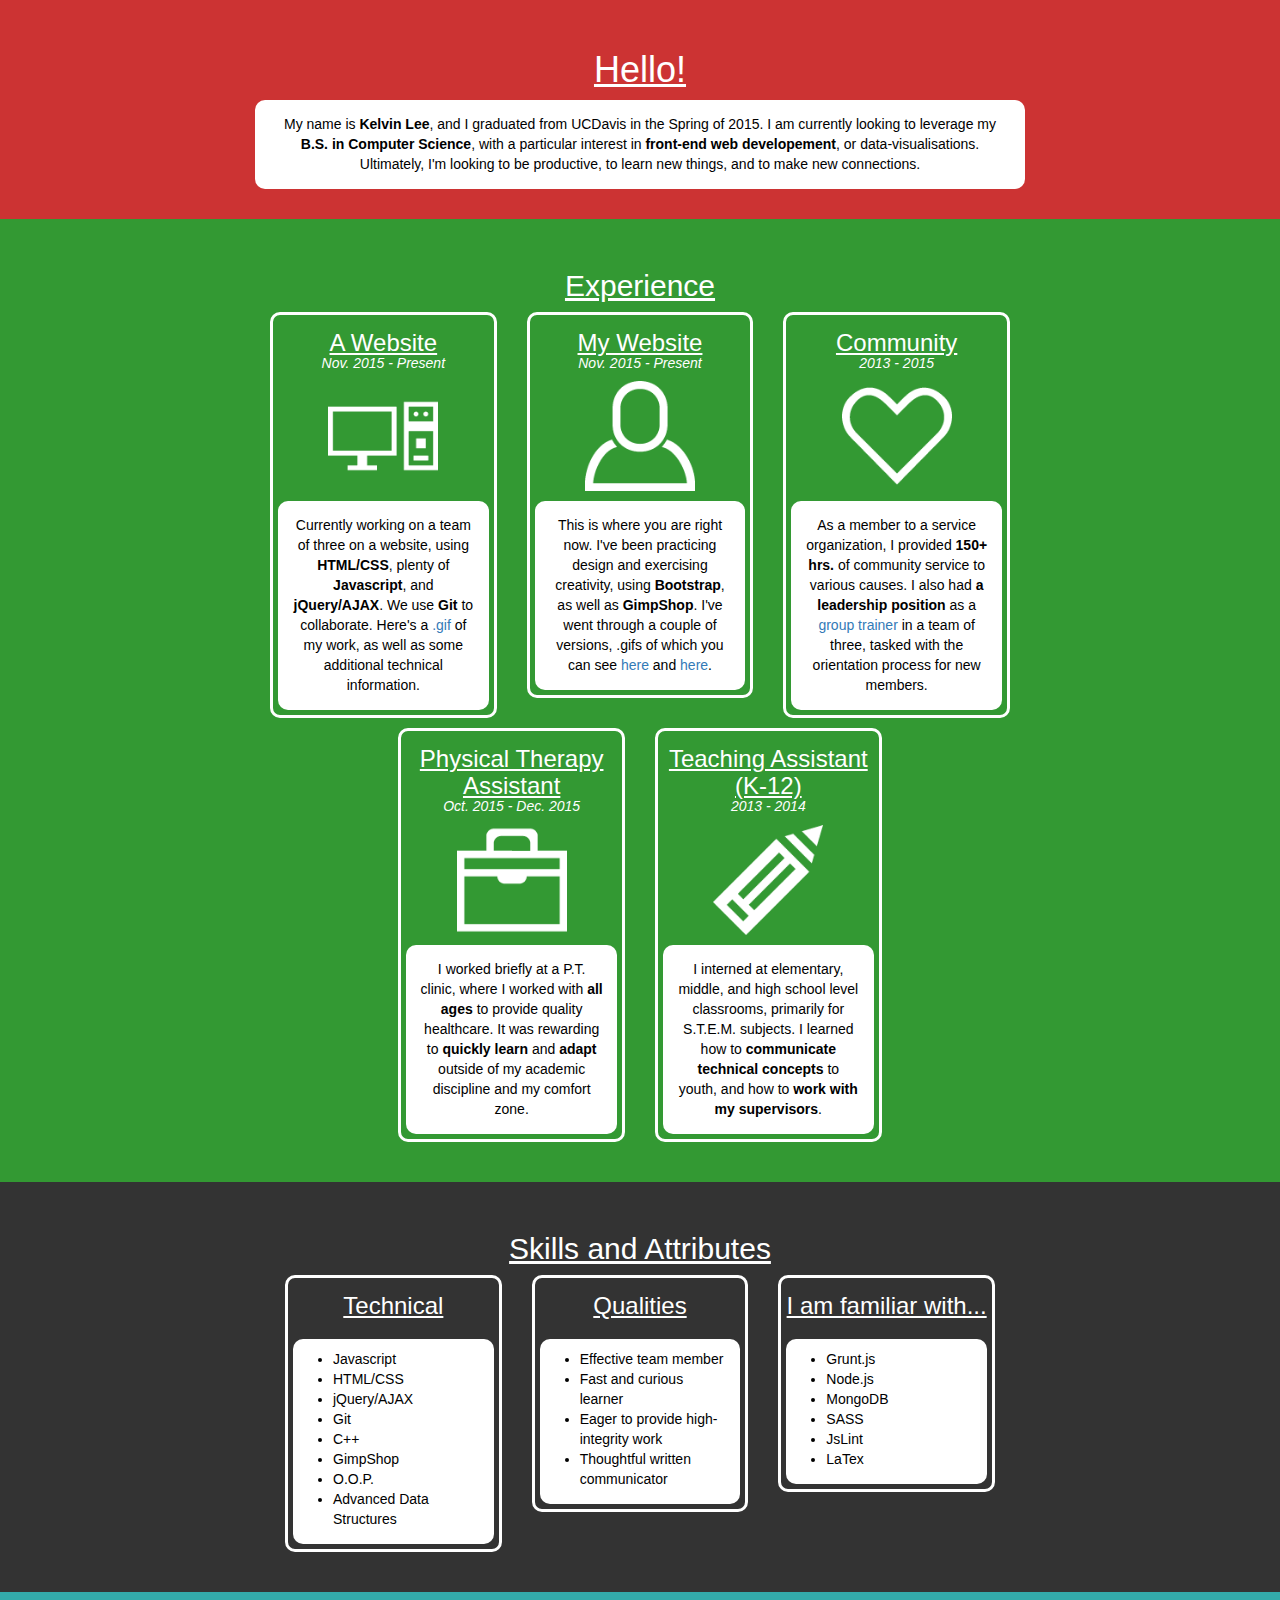
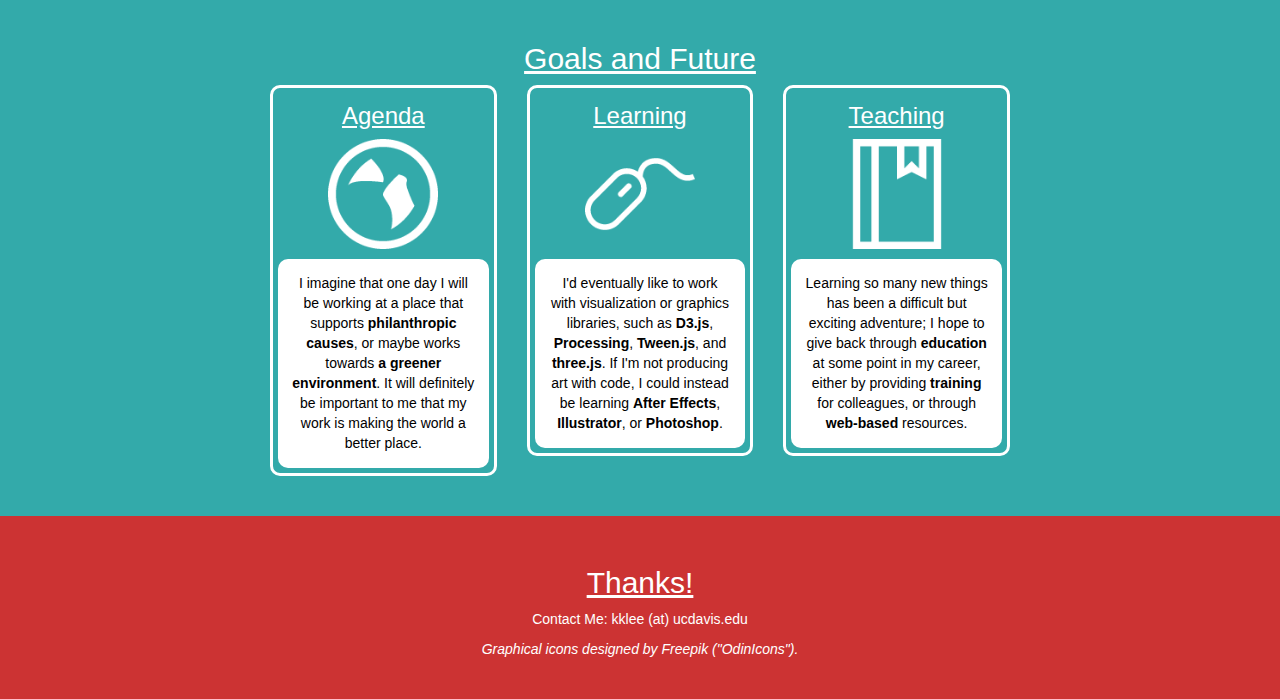
==== commit 53d2a789: "Removes "+" button; removes `index_max`.html from repo." ====
--- a/index.html
+++ b/index.html
@@ -119,10 +119,6 @@
 	  </div>
         </div>
 	
-        <div id="more-bar" class="col-md-4 col-md-offset-4">
-          <button type="button" class="btn btn-default">+</button>
-	</div>
-
       </div>
       
       <div id="more-experiences" class="row">
@@ -259,9 +255,6 @@
 <script src = "https://ajax.googleapis.com/ajax/libs/jquery/1.11.3/jquery.min.js"></script>
 <!-- Include all compiled plugins (below), or include individual files as needed -->
 <script src="./js/bootstrap.min.js"></script>
-<script src="./jquery-color/jquery.color.js"></script>
-<script src="./jquery-color/jquery.color.svg-names.js"></script>
-<script src="./js/index.js"></script>
 </body>
 
 </html>
